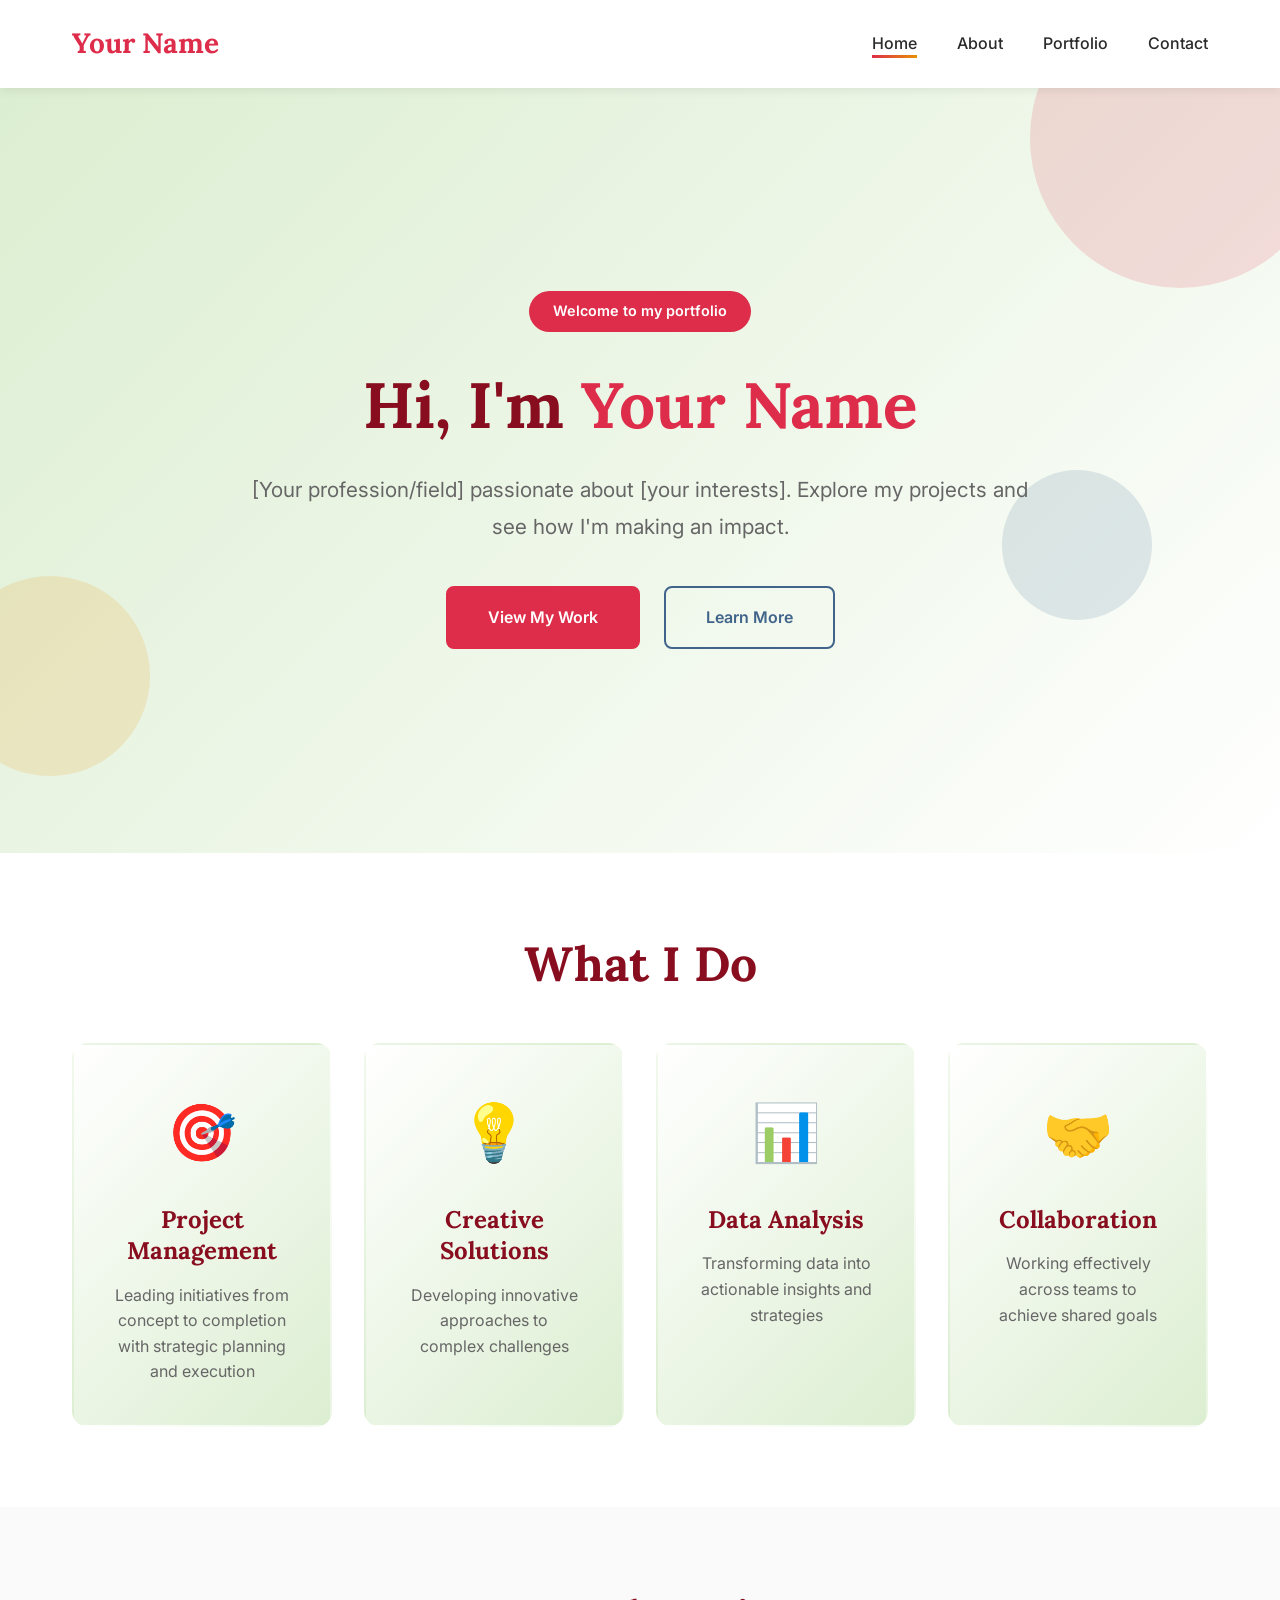
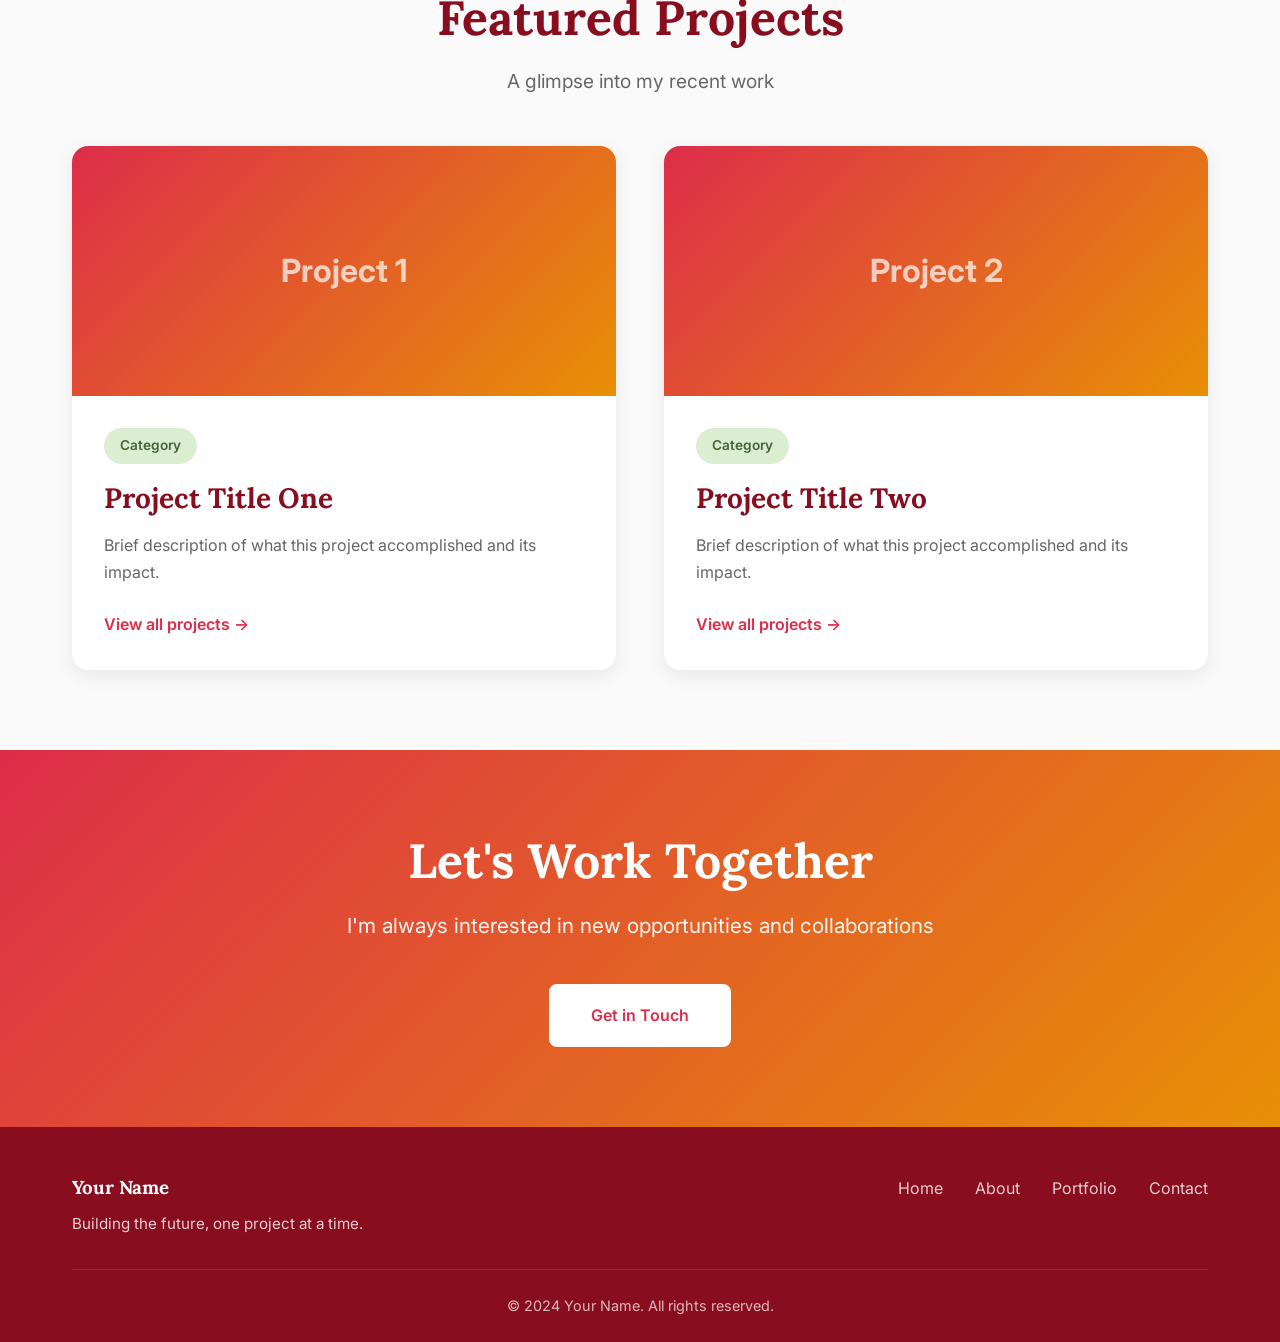
==== index.html @ af560753 "Initial commit" ====
<!DOCTYPE html>
<html lang="en">
<head>
    <meta charset="UTF-8">
    <meta name="viewport" content="width=device-width, initial-scale=1.0">
    <title>Your Name - Portfolio</title>
    <link rel="stylesheet" href="styles.css">
    <!-- Google Fonts as fallbacks -->
    <link rel="preconnect" href="https://fonts.googleapis.com">
    <link rel="preconnect" href="https://fonts.gstatic.com" crossorigin>
    <link href="https://fonts.googleapis.com/css2?family=Lora:wght@400;600;700&family=Inter:wght@300;400;500;600;700&display=swap" rel="stylesheet">
</head>
<body>
    <!-- Navigation -->
    <nav class="navbar">
        <div class="nav-container">
            <a href="index.html" class="logo">Your Name</a>
            <ul class="nav-menu">
                <li><a href="index.html" class="active">Home</a></li>
                <li><a href="about.html">About</a></li>
                <li><a href="portfolio.html">Portfolio</a></li>
                <li><a href="contact.html">Contact</a></li>
            </ul>
        </div>
    </nav>

    <!-- Hero Section -->
    <section class="hero">
        <div class="hero-content">
            <div class="hero-badge">Welcome to my portfolio</div>
            <h1 class="hero-title">Hi, I'm <span class="highlight">Your Name</span></h1>
            <p class="hero-description">
                [Your profession/field] passionate about [your interests]. 
                Explore my projects and see how I'm making an impact.
            </p>
            <div class="hero-buttons">
                <a href="portfolio.html" class="btn btn-primary">View My Work</a>
                <a href="about.html" class="btn btn-secondary">Learn More</a>
            </div>
        </div>
        <div class="hero-decoration">
            <div class="decoration-circle circle-1"></div>
            <div class="decoration-circle circle-2"></div>
            <div class="decoration-circle circle-3"></div>
        </div>
    </section>

    <!-- Quick Highlights Section -->
    <section class="highlights">
        <div class="container">
            <h2 class="section-title">What I Do</h2>
            <div class="highlights-grid">
                <div class="highlight-card card-1">
                    <div class="card-icon">🎯</div>
                    <h3>Project Management</h3>
                    <p>Leading initiatives from concept to completion with strategic planning and execution</p>
                </div>
                <div class="highlight-card card-2">
                    <div class="card-icon">💡</div>
                    <h3>Creative Solutions</h3>
                    <p>Developing innovative approaches to complex challenges</p>
                </div>
                <div class="highlight-card card-3">
                    <div class="card-icon">📊</div>
                    <h3>Data Analysis</h3>
                    <p>Transforming data into actionable insights and strategies</p>
                </div>
                <div class="highlight-card card-4">
                    <div class="card-icon">🤝</div>
                    <h3>Collaboration</h3>
                    <p>Working effectively across teams to achieve shared goals</p>
                </div>
            </div>
        </div>
    </section>

    <!-- Featured Projects Preview -->
    <section class="featured-projects">
        <div class="container">
            <h2 class="section-title">Featured Projects</h2>
            <p class="section-subtitle">A glimpse into my recent work</p>
            
            <div class="projects-preview">
                <article class="project-preview">
                    <div class="project-preview-image">
                        <div class="preview-placeholder">Project 1</div>
                    </div>
                    <div class="project-preview-content">
                        <span class="project-category">Category</span>
                        <h3>Project Title One</h3>
                        <p>Brief description of what this project accomplished and its impact.</p>
                        <a href="portfolio.html" class="link-arrow">View all projects →</a>
                    </div>
                </article>

                <article class="project-preview">
                    <div class="project-preview-image">
                        <div class="preview-placeholder">Project 2</div>
                    </div>
                    <div class="project-preview-content">
                        <span class="project-category">Category</span>
                        <h3>Project Title Two</h3>
                        <p>Brief description of what this project accomplished and its impact.</p>
                        <a href="portfolio.html" class="link-arrow">View all projects →</a>
                    </div>
                </article>
            </div>
        </div>
    </section>

    <!-- Call to Action -->
    <section class="cta-section">
        <div class="container">
            <div class="cta-content">
                <h2>Let's Work Together</h2>
                <p>I'm always interested in new opportunities and collaborations</p>
                <a href="contact.html" class="btn btn-light">Get in Touch</a>
            </div>
        </div>
    </section>

    <!-- Footer -->
    <footer class="footer">
        <div class="container">
            <div class="footer-content">
                <div class="footer-left">
                    <h3>Your Name</h3>
                    <p>Building the future, one project at a time.</p>
                </div>
                <div class="footer-links">
                    <a href="index.html">Home</a>
                    <a href="about.html">About</a>
                    <a href="portfolio.html">Portfolio</a>
                    <a href="contact.html">Contact</a>
                </div>
            </div>
            <div class="footer-bottom">
                <p>&copy; 2024 Your Name. All rights reserved.</p>
            </div>
        </div>
    </footer>
</body>
</html>
---- styles.css ----
/* ===========================
   COLOR PALETTE & VARIABLES
   =========================== */

:root {
    /* Color Palette */
    --raspberry: #dd2d4a;
    --carrot-orange: #e89005;
    --baltic-blue: #41658a;
    --crushed-berry: #880d1e;
    --frosted-mint: #dceed1;
    --golden-apricot: #df9a57;
    --hunter-green: #436436;
    
    /* Functional Colors */
    --primary: var(--raspberry);
    --secondary: var(--baltic-blue);
    --accent: var(--carrot-orange);
    --dark: var(--crushed-berry);
    --light: var(--frosted-mint);
    --text-dark: #2a2a2a;
    --text-light: #666;
    --white: #ffffff;
    --background: #fafafa;
    
    /* Typography */
    --font-headline: 'Lora', serif;
    --font-body: 'Inter', sans-serif;
    
    /* Spacing */
    --container-width: 1200px;
    --section-spacing: 5rem;
}

/* ===========================
   RESET & BASE STYLES
   =========================== */

* {
    margin: 0;
    padding: 0;
    box-sizing: border-box;
}

html {
    scroll-behavior: smooth;
    font-size: 16px;
}

body {
    font-family: var(--font-body);
    color: var(--text-dark);
    background-color: var(--background);
    line-height: 1.7;
}

h1, h2, h3, h4, h5, h6 {
    font-family: var(--font-headline);
    color: var(--dark);
    line-height: 1.3;
    font-weight: 700;
}

a {
    text-decoration: none;
    color: inherit;
    transition: all 0.3s ease;
}

img {
    max-width: 100%;
    height: auto;
}

.container {
    max-width: var(--container-width);
    margin: 0 auto;
    padding: 0 2rem;
}

/* ===========================
   NAVIGATION
   =========================== */

.navbar {
    background-color: var(--white);
    padding: 1.25rem 0;
    box-shadow: 0 2px 10px rgba(0,0,0,0.08);
    position: sticky;
    top: 0;
    z-index: 1000;
}

.nav-container {
    max-width: var(--container-width);
    margin: 0 auto;
    padding: 0 2rem;
    display: flex;
    justify-content: space-between;
    align-items: center;
}

.logo {
    font-family: var(--font-headline);
    font-size: 1.75rem;
    font-weight: 700;
    color: var(--primary);
}

.logo:hover {
    color: var(--accent);
}

.nav-menu {
    display: flex;
    list-style: none;
    gap: 2.5rem;
}

.nav-menu a {
    font-weight: 500;
    color: var(--text-dark);
    position: relative;
}

.nav-menu a::after {
    content: '';
    position: absolute;
    bottom: -5px;
    left: 0;
    width: 0;
    height: 3px;
    background: linear-gradient(90deg, var(--primary), var(--accent));
    transition: width 0.3s;
}

.nav-menu a:hover::after,
.nav-menu a.active::after {
    width: 100%;
}

.back-link {
    color: var(--secondary);
    font-weight: 500;
}

.back-link:hover {
    color: var(--primary);
}

/* ===========================
   HERO SECTION
   =========================== */

.hero {
    min-height: 85vh;
    display: flex;
    align-items: center;
    justify-content: center;
    position: relative;
    overflow: hidden;
    background: linear-gradient(135deg, var(--frosted-mint) 0%, var(--white) 100%);
    padding: 4rem 2rem;
}

.hero-content {
    text-align: center;
    max-width: 800px;
    z-index: 10;
}

.hero-badge {
    display: inline-block;
    background-color: var(--primary);
    color: var(--white);
    padding: 0.5rem 1.5rem;
    border-radius: 50px;
    font-size: 0.9rem;
    font-weight: 600;
    margin-bottom: 2rem;
    animation: fadeInDown 0.8s ease;
}

.hero-title {
    font-size: 4rem;
    margin-bottom: 1.5rem;
    color: var(--dark);
    animation: fadeInUp 0.8s ease 0.2s backwards;
}

.hero-title .highlight {
    color: var(--primary);
    position: relative;
}

.hero-description {
    font-size: 1.3rem;
    color: var(--text-light);
    margin-bottom: 2.5rem;
    line-height: 1.8;
    animation: fadeInUp 0.8s ease 0.4s backwards;
}

.hero-buttons {
    display: flex;
    gap: 1.5rem;
    justify-content: center;
    flex-wrap: wrap;
    animation: fadeInUp 0.8s ease 0.6s backwards;
}

/* Hero Decorations */
.hero-decoration {
    position: absolute;
    width: 100%;
    height: 100%;
    top: 0;
    left: 0;
    pointer-events: none;
    overflow: hidden;
}

.decoration-circle {
    position: absolute;
    border-radius: 50%;
    opacity: 0.15;
}

.circle-1 {
    width: 300px;
    height: 300px;
    background: var(--primary);
    top: -100px;
    right: -50px;
}

.circle-2 {
    width: 200px;
    height: 200px;
    background: var(--accent);
    bottom: 10%;
    left: -50px;
}

.circle-3 {
    width: 150px;
    height: 150px;
    background: var(--secondary);
    top: 50%;
    right: 10%;
}

/* ===========================
   BUTTONS
   =========================== */

.btn {
    display: inline-block;
    padding: 1rem 2.5rem;
    font-weight: 600;
    border-radius: 8px;
    transition: all 0.3s ease;
    cursor: pointer;
    border: 2px solid transparent;
    font-family: var(--font-body);
}

.btn-primary {
    background-color: var(--primary);
    color: var(--white);
    border-color: var(--primary);
}

.btn-primary:hover {
    background-color: var(--crushed-berry);
    border-color: var(--crushed-berry);
    transform: translateY(-2px);
    box-shadow: 0 5px 15px rgba(221, 45, 74, 0.3);
}

.btn-secondary {
    background-color: transparent;
    color: var(--secondary);
    border-color: var(--secondary);
}

.btn-secondary:hover {
    background-color: var(--secondary);
    color: var(--white);
}

.btn-light {
    background-color: var(--white);
    color: var(--primary);
    border-color: var(--white);
}

.btn-light:hover {
    background-color: transparent;
    border-color: var(--white);
    color: var(--white);
}

.btn-small {
    padding: 0.6rem 1.5rem;
    font-size: 0.95rem;
}

.btn-full {
    width: 100%;
}

/* ===========================
   SECTION STYLES
   =========================== */

section {
    padding: var(--section-spacing) 0;
}

.section-title {
    font-size: 3rem;
    text-align: center;
    margin-bottom: 1rem;
    color: var(--dark);
}

.section-subtitle {
    text-align: center;
    font-size: 1.2rem;
    color: var(--text-light);
    margin-bottom: 3rem;
}

.section-description {
    text-align: center;
    font-size: 1.15rem;
    color: var(--text-light);
    max-width: 700px;
    margin: 0 auto 3rem;
}

/* ===========================
   HIGHLIGHTS SECTION
   =========================== */

.highlights {
    background-color: var(--white);
}

.highlights-grid {
    display: grid;
    grid-template-columns: repeat(auto-fit, minmax(260px, 1fr));
    gap: 2rem;
    margin-top: 3rem;
}

.highlight-card {
    background: linear-gradient(135deg, var(--white) 0%, var(--frosted-mint) 100%);
    padding: 2.5rem;
    border-radius: 16px;
    text-align: center;
    transition: all 0.3s ease;
    border: 2px solid transparent;
}

.highlight-card:hover {
    transform: translateY(-10px);
    box-shadow: 0 15px 35px rgba(0,0,0,0.1);
}

.card-1:hover { border-color: var(--primary); }
.card-2:hover { border-color: var(--accent); }
.card-3:hover { border-color: var(--secondary); }
.card-4:hover { border-color: var(--hunter-green); }

.card-icon {
    font-size: 3.5rem;
    margin-bottom: 1.5rem;
}

.highlight-card h3 {
    font-size: 1.5rem;
    margin-bottom: 1rem;
    color: var(--dark);
}

.highlight-card p {
    color: var(--text-light);
    line-height: 1.6;
}

/* ===========================
   FEATURED PROJECTS PREVIEW
   =========================== */

.featured-projects {
    background-color: var(--background);
}

.projects-preview {
    display: grid;
    grid-template-columns: repeat(auto-fit, minmax(450px, 1fr));
    gap: 3rem;
    margin-top: 3rem;
}

.project-preview {
    background-color: var(--white);
    border-radius: 16px;
    overflow: hidden;
    box-shadow: 0 5px 20px rgba(0,0,0,0.08);
    transition: all 0.3s ease;
}

.project-preview:hover {
    transform: translateY(-8px);
    box-shadow: 0 15px 40px rgba(0,0,0,0.12);
}

.project-preview-image {
    height: 250px;
    background: linear-gradient(135deg, var(--primary), var(--accent));
    display: flex;
    align-items: center;
    justify-content: center;
}

.preview-placeholder {
    font-size: 2rem;
    color: var(--white);
    font-weight: 700;
    opacity: 0.7;
}

.project-preview-content {
    padding: 2rem;
}

.project-category {
    display: inline-block;
    background-color: var(--frosted-mint);
    color: var(--hunter-green);
    padding: 0.4rem 1rem;
    border-radius: 20px;
    font-size: 0.85rem;
    font-weight: 600;
    margin-bottom: 1rem;
}

.project-preview-content h3 {
    font-size: 1.75rem;
    margin-bottom: 1rem;
}

.project-preview-content p {
    color: var(--text-light);
    margin-bottom: 1.5rem;
}

.link-arrow {
    color: var(--primary);
    font-weight: 600;
}

.link-arrow:hover {
    color: var(--accent);
}

/* ===========================
   PAGE HEADER
   =========================== */

.page-header {
    background: linear-gradient(135deg, var(--primary) 0%, var(--crushed-berry) 100%);
    color: var(--white);
    padding: 5rem 2rem 4rem;
    text-align: center;
}

.page-title {
    font-size: 3.5rem;
    color: var(--white);
    margin-bottom: 1rem;
}

.page-description {
    font-size: 1.3rem;
    opacity: 0.95;
}

/* ===========================
   ABOUT PAGE
   =========================== */

.about-content {
    padding: 4rem 0;
}

.about-grid {
    display: grid;
    grid-template-columns: 1fr 2fr;
    gap: 4rem;
    align-items: start;
}

.about-visual {
    position: sticky;
    top: 100px;
}

.profile-placeholder {
    width: 100%;
    aspect-ratio: 1;
    background: linear-gradient(135deg, var(--frosted-mint), var(--white));
    border-radius: 16px;
    display: flex;
    align-items: center;
    justify-content: center;
    font-size: 1.2rem;
    color: var(--text-light);
    border: 3px solid var(--primary);
    margin-bottom: 2rem;
}

.about-stats {
    display: grid;
    grid-template-columns: 1fr 1fr;
    gap: 1rem;
}

.stat-box {
    background-color: var(--white);
    padding: 1.5rem;
    border-radius: 12px;
    text-align: center;
    box-shadow: 0 3px 15px rgba(0,0,0,0.08);
}

.stat-number {
    display: block;
    font-family: var(--font-headline);
    font-size: 2rem;
    font-weight: 700;
    color: var(--primary);
    margin-bottom: 0.5rem;
}

.stat-label {
    display: block;
    font-size: 0.9rem;
    color: var(--text-light);
}

.about-text h2 {
    font-size: 2.5rem;
    margin-bottom: 1.5rem;
}

.about-text .lead {
    font-size: 1.3rem;
    color: var(--secondary);
    font-weight: 500;
    margin-bottom: 1.5rem;
    line-height: 1.7;
}

.about-text p {
    margin-bottom: 1.5rem;
    font-size: 1.05rem;
    line-height: 1.8;
}

/* ===========================
   SKILLS SECTION
   =========================== */

.skills-section {
    background-color: var(--white);
}

.skills-categories {
    display: grid;
    grid-template-columns: repeat(auto-fit, minmax(300px, 1fr));
    gap: 3rem;
    margin-top: 3rem;
}

.skill-category h3 {
    font-size: 1.5rem;
    margin-bottom: 1.5rem;
    color: var(--primary);
}

.skill-tags {
    display: flex;
    flex-wrap: wrap;
    gap: 0.75rem;
}

.skill-tag {
    background-color: var(--frosted-mint);
    color: var(--hunter-green);
    padding: 0.6rem 1.2rem;
    border-radius: 25px;
    font-size: 0.95rem;
    font-weight: 500;
    transition: all 0.3s;
    border: 2px solid transparent;
}

.skill-tag:hover {
    background-color: var(--primary);
    color: var(--white);
    border-color: var(--primary);
}

/* ===========================
   TIMELINE
   =========================== */

.timeline-section {
    background-color: var(--background);
}

.timeline {
    max-width: 800px;
    margin: 3rem auto 0;
    position: relative;
}

.timeline::before {
    content: '';
    position: absolute;
    left: 30px;
    top: 0;
    bottom: 0;
    width: 3px;
    background: linear-gradient(180deg, var(--primary), var(--accent));
}

.timeline-item {
    position: relative;
    padding-left: 80px;
    margin-bottom: 3rem;
}

.timeline-dot {
    position: absolute;
    left: 18px;
    top: 0;
    width: 25px;
    height: 25px;
    background-color: var(--primary);
    border-radius: 50%;
    border: 4px solid var(--white);
    box-shadow: 0 0 0 3px var(--frosted-mint);
}

.timeline-content {
    background-color: var(--white);
    padding: 2rem;
    border-radius: 12px;
    box-shadow: 0 3px 15px rgba(0,0,0,0.08);
}

.timeline-date {
    display: inline-block;
    background-color: var(--frosted-mint);
    color: var(--hunter-green);
    padding: 0.4rem 1rem;
    border-radius: 20px;
    font-size: 0.85rem;
    font-weight: 600;
    margin-bottom: 1rem;
}

.timeline-content h3 {
    font-size: 1.4rem;
    margin-bottom: 0.75rem;
}

.timeline-content p {
    color: var(--text-light);
    line-height: 1.6;
}

/* ===========================
   PORTFOLIO PAGE
   =========================== */

.portfolio-section {
    background-color: var(--background);
}

.portfolio-grid {
    display: grid;
    grid-template-columns: repeat(auto-fit, minmax(450px, 1fr));
    gap: 2.5rem;
    margin-top: 3rem;
}

.portfolio-card {
    background-color: var(--white);
    border-radius: 16px;
    overflow: hidden;
    box-shadow: 0 5px 20px rgba(0,0,0,0.08);
    transition: all 0.3s ease;
}

.portfolio-card:hover {
    transform: translateY(-8px);
    box-shadow: 0 15px 40px rgba(0,0,0,0.15);
}

.portfolio-card.featured {
    border: 3px solid var(--primary);
}

.portfolio-image {
    height: 260px;
    background: linear-gradient(135deg, var(--secondary), var(--primary));
    display: flex;
    align-items: center;
    justify-content: center;
    position: relative;
}

.image-placeholder {
    font-size: 1.5rem;
    color: var(--white);
    font-weight: 600;
    opacity: 0.7;
}

.project-badge {
    position: absolute;
    top: 1rem;
    right: 1rem;
    background-color: var(--accent);
    color: var(--white);
    padding: 0.4rem 1rem;
    border-radius: 20px;
    font-size: 0.85rem;
    font-weight: 600;
}

.portfolio-content {
    padding: 2rem;
}

.project-meta {
    display: block;
    color: var(--text-light);
    font-size: 0.9rem;
    margin-bottom: 0.75rem;
    font-weight: 500;
}

.portfolio-content h3 {
    font-size: 1.75rem;
    margin-bottom: 1rem;
}

.portfolio-content p {
    color: var(--text-light);
    margin-bottom: 1.5rem;
    line-height: 1.7;
}

.project-tags {
    display: flex;
    flex-wrap: wrap;
    gap: 0.75rem;
    margin-bottom: 1.5rem;
}

.project-tags span {
    background-color: var(--frosted-mint);
    color: var(--hunter-green);
    padding: 0.4rem 1rem;
    border-radius: 20px;
    font-size: 0.85rem;
    font-weight: 500;
}

/* ===========================
   CONTACT PAGE
   =========================== */

.contact-section {
    background-color: var(--background);
}

.contact-grid {
    display: grid;
    grid-template-columns: 1fr 1.5fr;
    gap: 4rem;
    margin-top: 3rem;
}

.contact-info-panel,
.contact-form-panel {
    background-color: var(--white);
    padding: 3rem;
    border-radius: 16px;
    box-shadow: 0 5px 20px rgba(0,0,0,0.08);
}

.contact-info-panel h2,
.contact-form-panel h2 {
    font-size: 2rem;
    margin-bottom: 1rem;
}

.contact-info-panel p {
    color: var(--text-light);
    margin-bottom: 2rem;
    line-height: 1.7;
}

.contact-methods {
    display: flex;
    flex-direction: column;
    gap: 1.5rem;
    margin-bottom: 2rem;
}

.contact-item {
    display: flex;
    gap: 1.5rem;
    align-items: start;
}

.contact-icon {
    font-size: 2rem;
    flex-shrink: 0;
}

.contact-details h4 {
    font-size: 1.1rem;
    margin-bottom: 0.5rem;
}

.contact-details a {
    color: var(--primary);
}

.contact-details a:hover {
    color: var(--accent);
    text-decoration: underline;
}

.availability {
    background-color: var(--frosted-mint);
    padding: 1.5rem;
    border-radius: 12px;
    border-left: 4px solid var(--hunter-green);
}

.availability h4 {
    margin-bottom: 0.5rem;
}

.availability p {
    margin: 0;
    color: var(--hunter-green);
    font-weight: 500;
}

/* Contact Form */
.form-instruction {
    font-size: 0.9rem;
    color: var(--text-light);
    margin-bottom: 2rem;
    font-style: italic;
}

.form-group {
    margin-bottom: 1.5rem;
}

.form-group label {
    display: block;
    margin-bottom: 0.5rem;
    font-weight: 600;
    color: var(--dark);
}

.form-group input,
.form-group textarea {
    width: 100%;
    padding: 0.9rem;
    border: 2px solid #e0e0e0;
    border-radius: 8px;
    font-family: var(--font-body);
    font-size: 1rem;
    transition: border-color 0.3s;
}

.form-group input:focus,
.form-group textarea:focus {
    outline: none;
    border-color: var(--primary);
}

.form-group textarea {
    resize: vertical;
}

/* ===========================
   PROJECT REPORT PAGES
   =========================== */

.report-header {
    background: linear-gradient(135deg, var(--secondary) 0%, var(--primary) 100%);
    color: var(--white);
    padding: 5rem 2rem 3rem;
    text-align: center;
}

.report-category {
    display: inline-block;
    background-color: rgba(255,255,255,0.2);
    padding: 0.5rem 1.5rem;
    border-radius: 25px;
    font-size: 0.9rem;
    font-weight: 600;
    margin-bottom: 1.5rem;
}

.report-title {
    font-size: 3.5rem;
    color: var(--white);
    margin-bottom: 1rem;
}

.report-subtitle {
    font-size: 1.3rem;
    opacity: 0.95;
    margin-bottom: 2.5rem;
}

.report-meta {
    display: flex;
    justify-content: center;
    gap: 3rem;
    flex-wrap: wrap;
}

.meta-item {
    display: flex;
    flex-direction: column;
    align-items: center;
}

.meta-label {
    font-size: 0.9rem;
    opacity: 0.9;
    margin-bottom: 0.3rem;
}

.meta-value {
    font-size: 1.1rem;
    font-weight: 600;
}

/* Report Content Layout */
.report-content {
    background-color: var(--background);
    padding: 4rem 0;
}

.report-layout {
    display: grid;
    grid-template-columns: 2.5fr 1fr;
    gap: 3rem;
    align-items: start;
}

.report-main {
    background-color: var(--white);
    padding: 3rem;
    border-radius: 16px;
    box-shadow: 0 3px 20px rgba(0,0,0,0.08);
}

.report-section {
    margin-bottom: 3rem;
}

.report-section:last-child {
    margin-bottom: 0;
}

.section-heading {
    font-size: 2rem;
    color: var(--primary);
    margin-bottom: 1.5rem;
    padding-bottom: 0.75rem;
    border-bottom: 3px solid var(--frosted-mint);
}

.report-section h3 {
    font-size: 1.4rem;
    margin: 2rem 0 1rem;
    color: var(--secondary);
}

.report-section h4 {
    font-size: 1.1rem;
    margin: 1.5rem 0 0.75rem;
    color: var(--dark);
}

.report-section p {
    margin-bottom: 1rem;
    line-height: 1.8;
    color: var(--text-light);
}

.report-section ul,
.report-section ol {
    margin-left: 2rem;
    margin-bottom: 1.5rem;
}

.report-section li {
    margin-bottom: 0.75rem;
    line-height: 1.7;
    color: var(--text-light);
}

.objectives-list {
    list-style: none;
    margin-left: 0;
}

.objectives-list li {
    background-color: var(--frosted-mint);
    padding: 1rem 1.5rem;
    margin-bottom: 1rem;
    border-radius: 8px;
    border-left: 4px solid var(--primary);
}

/* Highlight Box */
.highlight-box {
    background: linear-gradient(135deg, var(--frosted-mint), var(--white));
    padding: 2rem;
    border-radius: 12px;
    border-left: 5px solid var(--accent);
    margin: 2rem 0;
}

.highlight-box h4 {
    color: var(--primary);
    margin-bottom: 1rem;
}

.highlight-box p {
    margin-bottom: 0;
}

/* Process Steps */
.process-steps {
    margin: 2rem 0;
}

.process-step {
    display: flex;
    gap: 1.5rem;
    margin-bottom: 2rem;
    align-items: start;
}

.step-number {
    background: linear-gradient(135deg, var(--primary), var(--accent));
    color: var(--white);
    width: 50px;
    height: 50px;
    border-radius: 50%;
    display: flex;
    align-items: center;
    justify-content: center;
    font-size: 1.5rem;
    font-weight: 700;
    flex-shrink: 0;
}

.step-content h4 {
    margin: 0 0 0.5rem 0;
}

.step-content p {
    margin: 0;
}

/* Results Grid */
.results-grid {
    display: grid;
    grid-template-columns: repeat(auto-fit, minmax(150px, 1fr));
    gap: 1.5rem;
    margin: 2rem 0;
}

.result-card {
    background: linear-gradient(135deg, var(--frosted-mint), var(--white));
    padding: 2rem;
    border-radius: 12px;
    text-align: center;
    border: 2px solid var(--primary);
}

.result-number {
    display: block;
    font-family: var(--font-headline);
    font-size: 2.5rem;
    font-weight: 700;
    color: var(--primary);
    margin-bottom: 0.5rem;
}

.result-label {
    display: block;
    font-size: 0.95rem;
    color: var(--text-light);
    font-weight: 500;
}

/* Report Sidebar */
.report-sidebar {
    position: sticky;
    top: 100px;
}

.sidebar-section {
    background-color: var(--white);
    padding: 2rem;
    border-radius: 12px;
    box-shadow: 0 3px 15px rgba(0,0,0,0.08);
    margin-bottom: 2rem;
}

.sidebar-section h3 {
    font-size: 1.3rem;
    margin-bottom: 1.5rem;
    color: var(--primary);
}

.details-list {
    display: flex;
    flex-direction: column;
    gap: 1rem;
}

.details-list dt {
    font-weight: 600;
    color: var(--dark);
    font-size: 0.9rem;
}

.details-list dd {
    color: var(--text-light);
    margin-left: 0;
    margin-bottom: 0.5rem;
}

.sidebar-tags {
    display: flex;
    flex-wrap: wrap;
    gap: 0.75rem;
}

.sidebar-tags span {
    background-color: var(--frosted-mint);
    color: var(--hunter-green);
    padding: 0.5rem 1rem;
    border-radius: 20px;
    font-size: 0.85rem;
    font-weight: 500;
}

.resource-list {
    list-style: none;
    padding: 0;
}

.resource-list li {
    margin-bottom: 0.75rem;
}

.resource-list a {
    color: var(--primary);
    font-weight: 500;
}

.resource-list a:hover {
    color: var(--accent);
    text-decoration: underline;
}

.sidebar-cta {
    background: linear-gradient(135deg, var(--primary), var(--accent));
    padding: 1.5rem;
    border-radius: 12px;
    text-align: center;
    color: var(--white);
}

.sidebar-cta p {
    margin-bottom: 1rem;
}

.sidebar-cta .btn-small {
    background-color: var(--white);
    color: var(--primary);
}

.sidebar-cta .btn-small:hover {
    background-color: var(--frosted-mint);
}

/* Project Navigation */
.project-navigation {
    background-color: var(--white);
    padding: 2rem 0;
    border-top: 1px solid #e0e0e0;
}

.nav-center {
    display: inline-block;
    color: var(--secondary);
    font-weight: 600;
    font-size: 1.1rem;
}

.nav-center:hover {
    color: var(--primary);
}

/* ===========================
   CTA SECTION
   =========================== */

.cta-section {
    background: linear-gradient(135deg, var(--primary) 0%, var(--accent) 100%);
    color: var(--white);
    text-align: center;
    padding: 5rem 2rem;
}

.cta-content h2 {
    font-size: 3rem;
    color: var(--white);
    margin-bottom: 1rem;
}

.cta-content p {
    font-size: 1.3rem;
    margin-bottom: 2.5rem;
    opacity: 0.95;
}

/* ===========================
   FOOTER
   =========================== */

.footer {
    background-color: var(--dark);
    color: var(--white);
    padding: 3rem 2rem 1.5rem;
}

.footer-content {
    display: flex;
    justify-content: space-between;
    align-items: start;
    margin-bottom: 2rem;
}

.footer-left h3 {
    color: var(--white);
    margin-bottom: 0.75rem;
}

.footer-left p {
    color: rgba(255,255,255,0.8);
    font-size: 0.95rem;
}

.footer-links {
    display: flex;
    gap: 2rem;
}

.footer-links a {
    color: rgba(255,255,255,0.8);
    transition: color 0.3s;
}

.footer-links a:hover {
    color: var(--accent);
}

.footer-bottom {
    border-top: 1px solid rgba(255,255,255,0.1);
    padding-top: 1.5rem;
    text-align: center;
}

.footer-bottom p {
    color: rgba(255,255,255,0.7);
    font-size: 0.9rem;
}

/* ===========================
   ANIMATIONS
   =========================== */

@keyframes fadeInUp {
    from {
        opacity: 0;
        transform: translateY(30px);
    }
    to {
        opacity: 1;
        transform: translateY(0);
    }
}

@keyframes fadeInDown {
    from {
        opacity: 0;
        transform: translateY(-20px);
    }
    to {
        opacity: 1;
        transform: translateY(0);
    }
}

/* ===========================
   RESPONSIVE DESIGN
   =========================== */

@media (max-width: 1024px) {
    .about-grid,
    .contact-grid,
    .report-layout {
        grid-template-columns: 1fr;
    }
    
    .about-visual,
    .report-sidebar {
        position: static;
    }
    
    .projects-preview,
    .portfolio-grid {
        grid-template-columns: 1fr;
    }
}

@media (max-width: 768px) {
    :root {
        --section-spacing: 3rem;
    }
    
    .nav-menu {
        gap: 1.5rem;
        font-size: 0.9rem;
    }
    
    .hero-title {
        font-size: 2.5rem;
    }
    
    .section-title,
    .page-title,
    .report-title {
        font-size: 2.5rem;
    }
    
    .cta-content h2 {
        font-size: 2rem;
    }
    
    .hero-buttons {
        flex-direction: column;
        width: 100%;
    }
    
    .btn {
        width: 100%;
    }
    
    .footer-content {
        flex-direction: column;
        gap: 2rem;
    }
    
    .footer-links {
        flex-direction: column;
        gap: 1rem;
    }
    
    .report-main {
        padding: 2rem 1.5rem;
    }
}

@media (max-width: 480px) {
    .hero {
        padding: 2rem 1rem;
    }
    
    .hero-title {
        font-size: 2rem;
    }
    
    .nav-menu {
        flex-wrap: wrap;
        justify-content: center;
    }
    
    .container {
        padding: 0 1.5rem;
    }
}
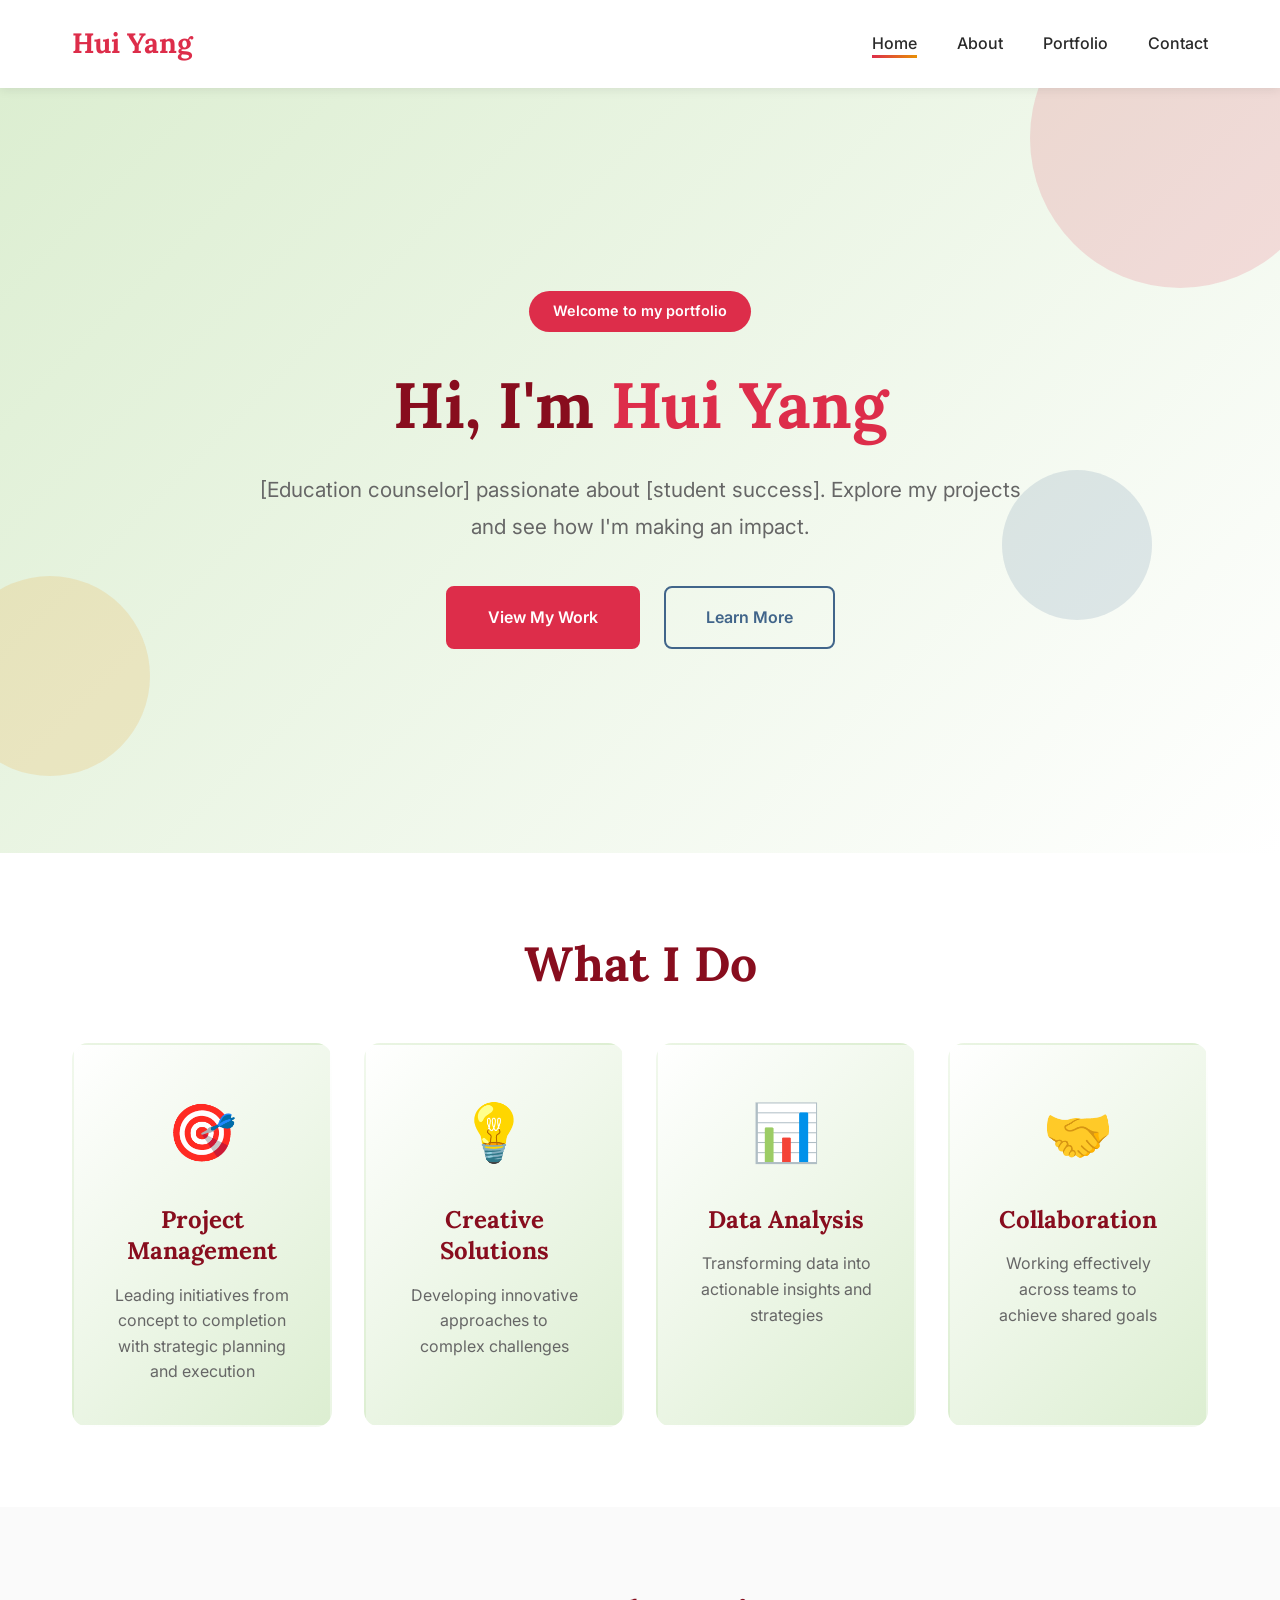
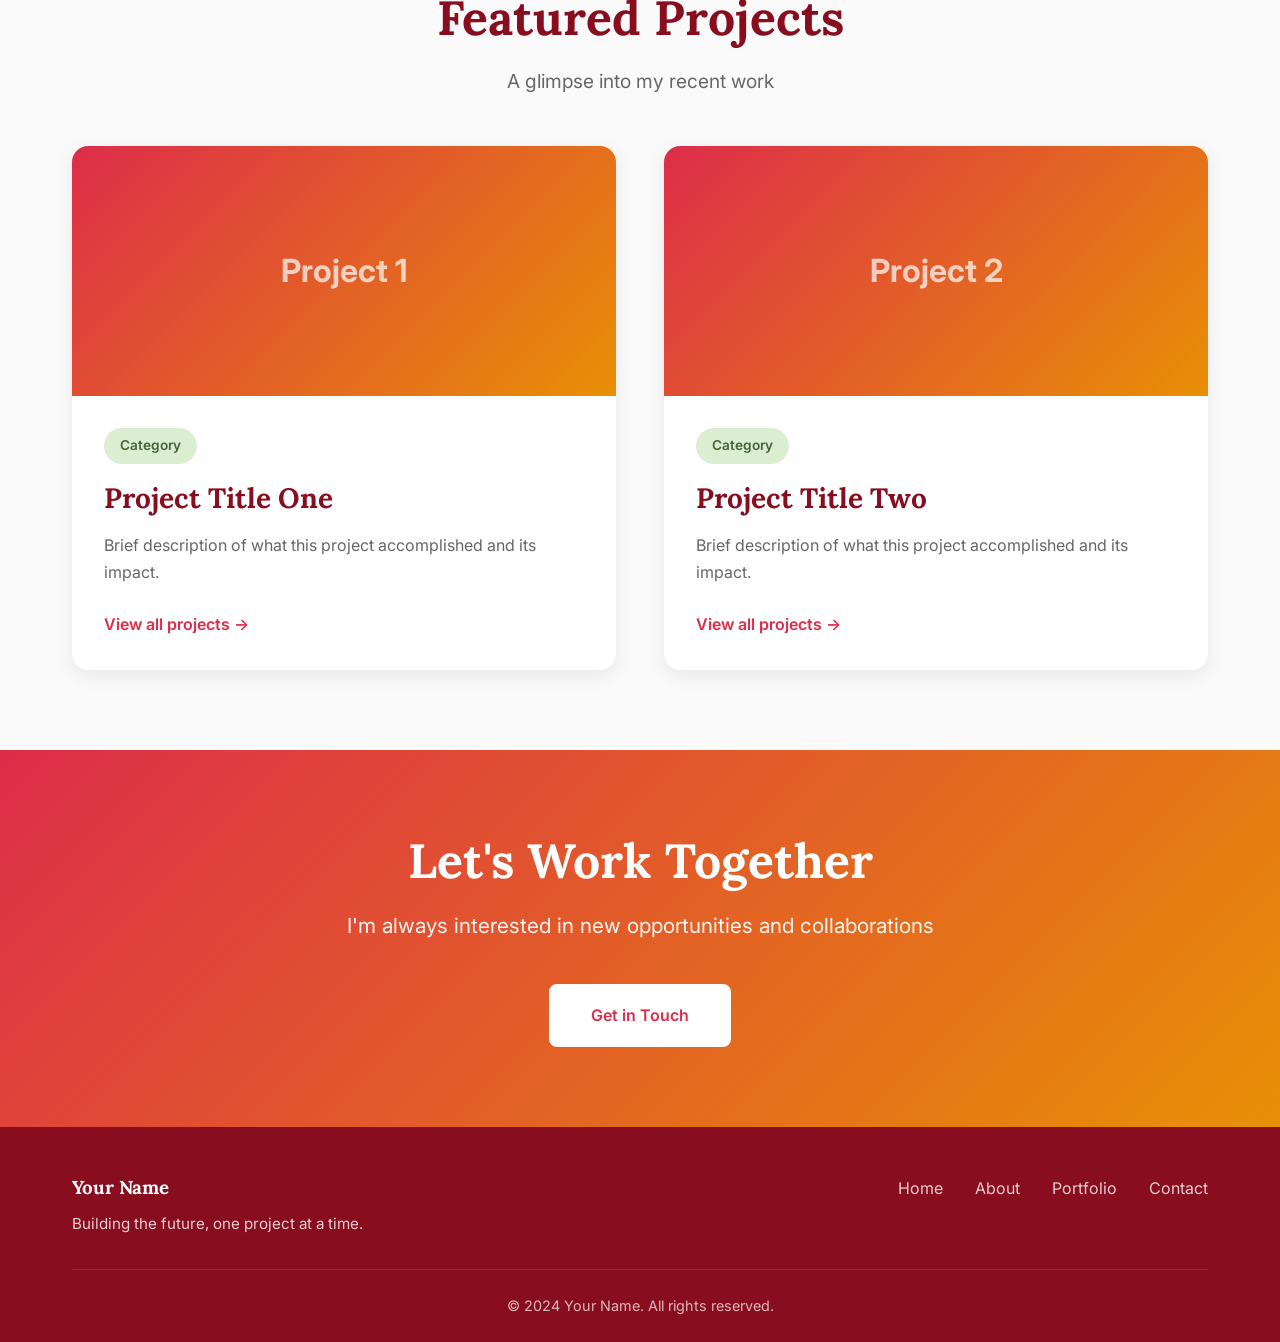
==== commit 2563e479: "Update index.html" ====
--- a/index.html
+++ b/index.html
@@ -3,7 +3,7 @@
 <head>
     <meta charset="UTF-8">
     <meta name="viewport" content="width=device-width, initial-scale=1.0">
-    <title>Your Name - Portfolio</title>
+    <title>Hui Yang - Portfolio</title>
     <link rel="stylesheet" href="styles.css">
     <!-- Google Fonts as fallbacks -->
     <link rel="preconnect" href="https://fonts.googleapis.com">
@@ -14,7 +14,7 @@
     <!-- Navigation -->
     <nav class="navbar">
         <div class="nav-container">
-            <a href="index.html" class="logo">Your Name</a>
+            <a href="index.html" class="logo">Hui Yang</a>
             <ul class="nav-menu">
                 <li><a href="index.html" class="active">Home</a></li>
                 <li><a href="about.html">About</a></li>
@@ -28,9 +28,9 @@
     <section class="hero">
         <div class="hero-content">
             <div class="hero-badge">Welcome to my portfolio</div>
-            <h1 class="hero-title">Hi, I'm <span class="highlight">Your Name</span></h1>
+            <h1 class="hero-title">Hi, I'm <span class="highlight">Hui Yang</span></h1>
             <p class="hero-description">
-                [Your profession/field] passionate about [your interests]. 
+                [Education counselor] passionate about [student success]. 
                 Explore my projects and see how I'm making an impact.
             </p>
             <div class="hero-buttons">
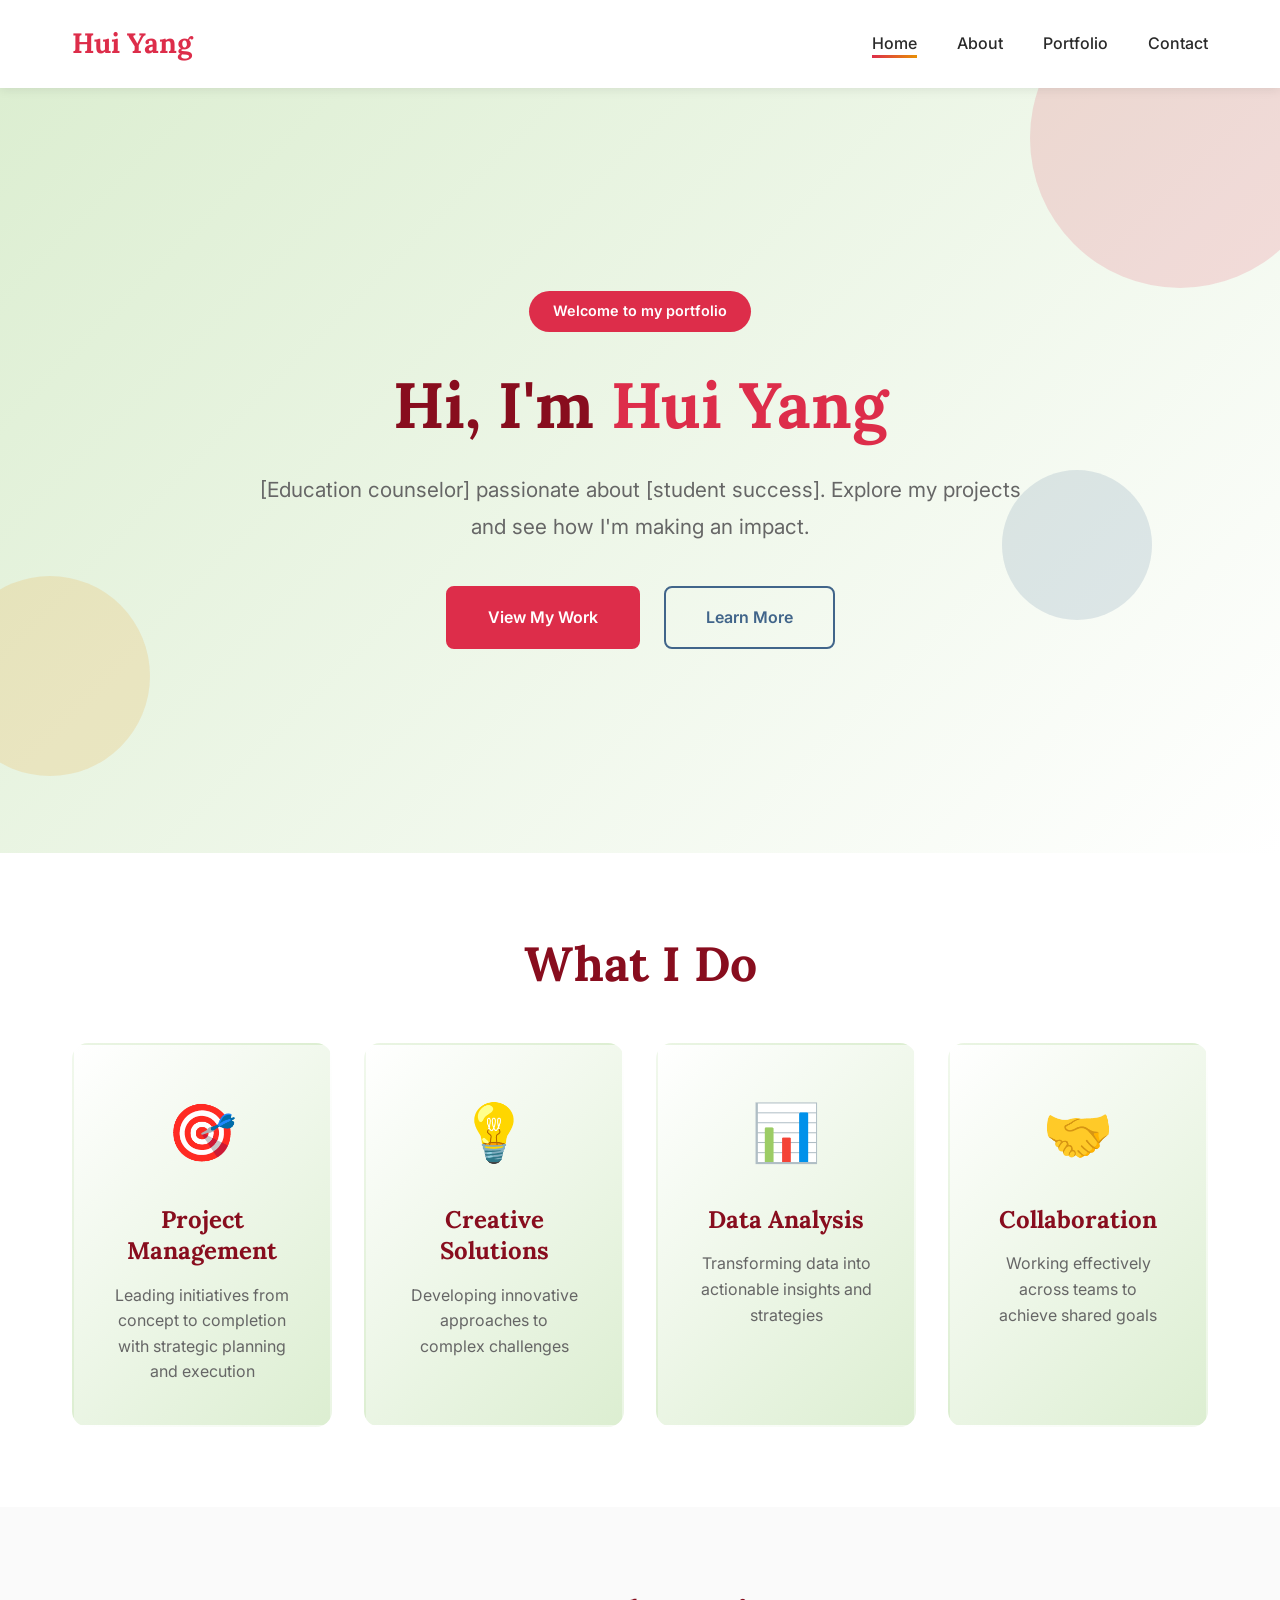
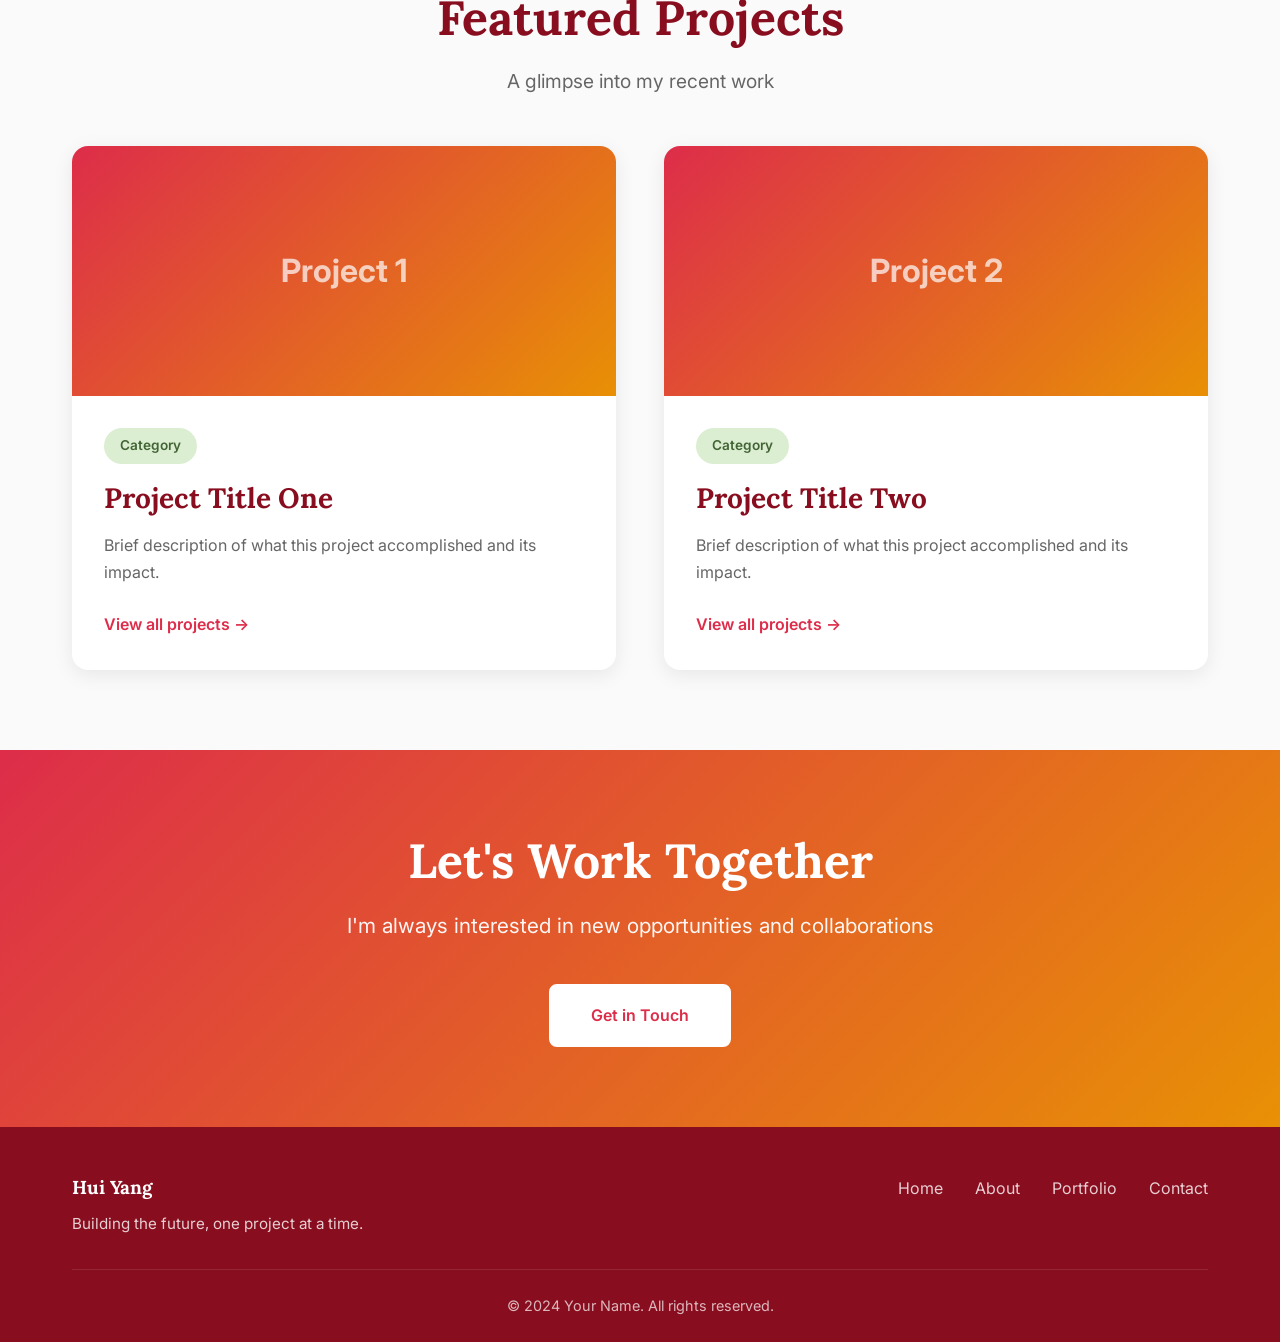
==== commit 8bad9932: "Update index.html" ====
--- a/index.html
+++ b/index.html
@@ -124,7 +124,7 @@
         <div class="container">
             <div class="footer-content">
                 <div class="footer-left">
-                    <h3>Your Name</h3>
+                    <h3>Hui Yang</h3>
                     <p>Building the future, one project at a time.</p>
                 </div>
                 <div class="footer-links">
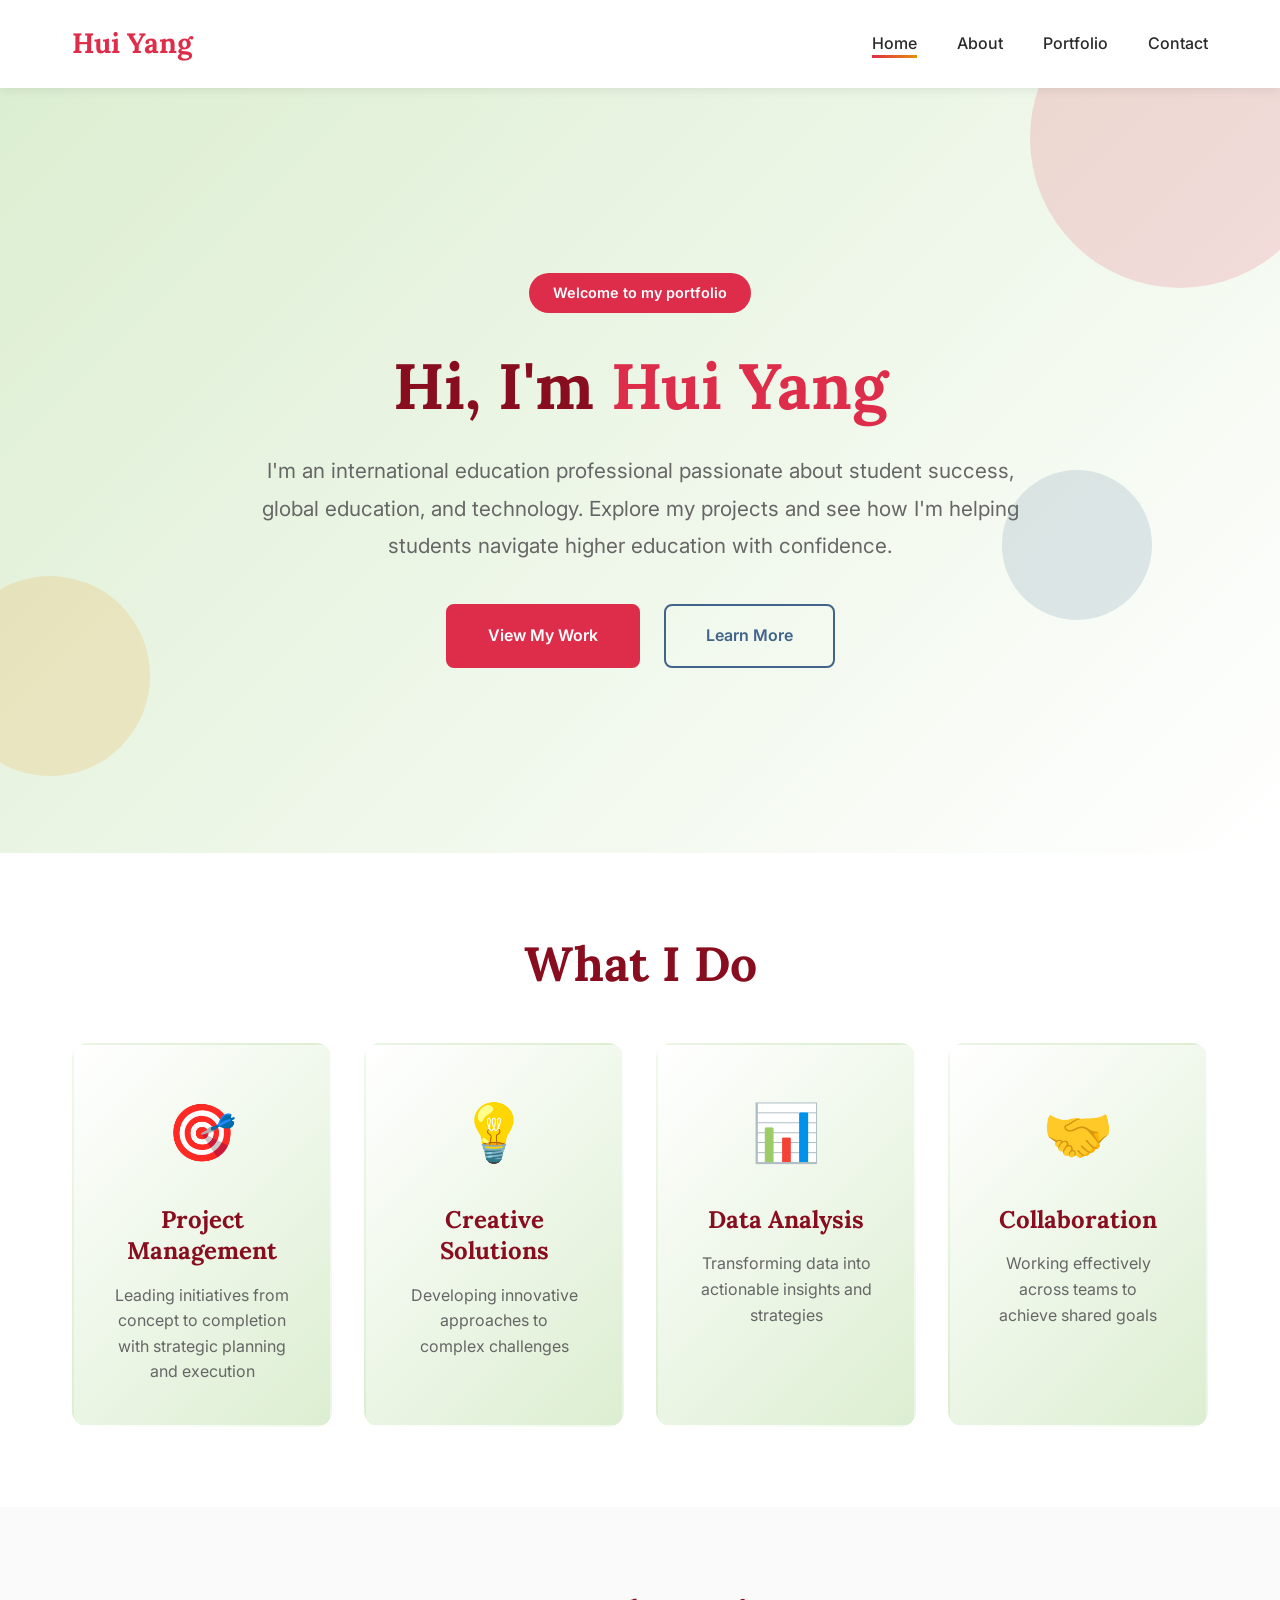
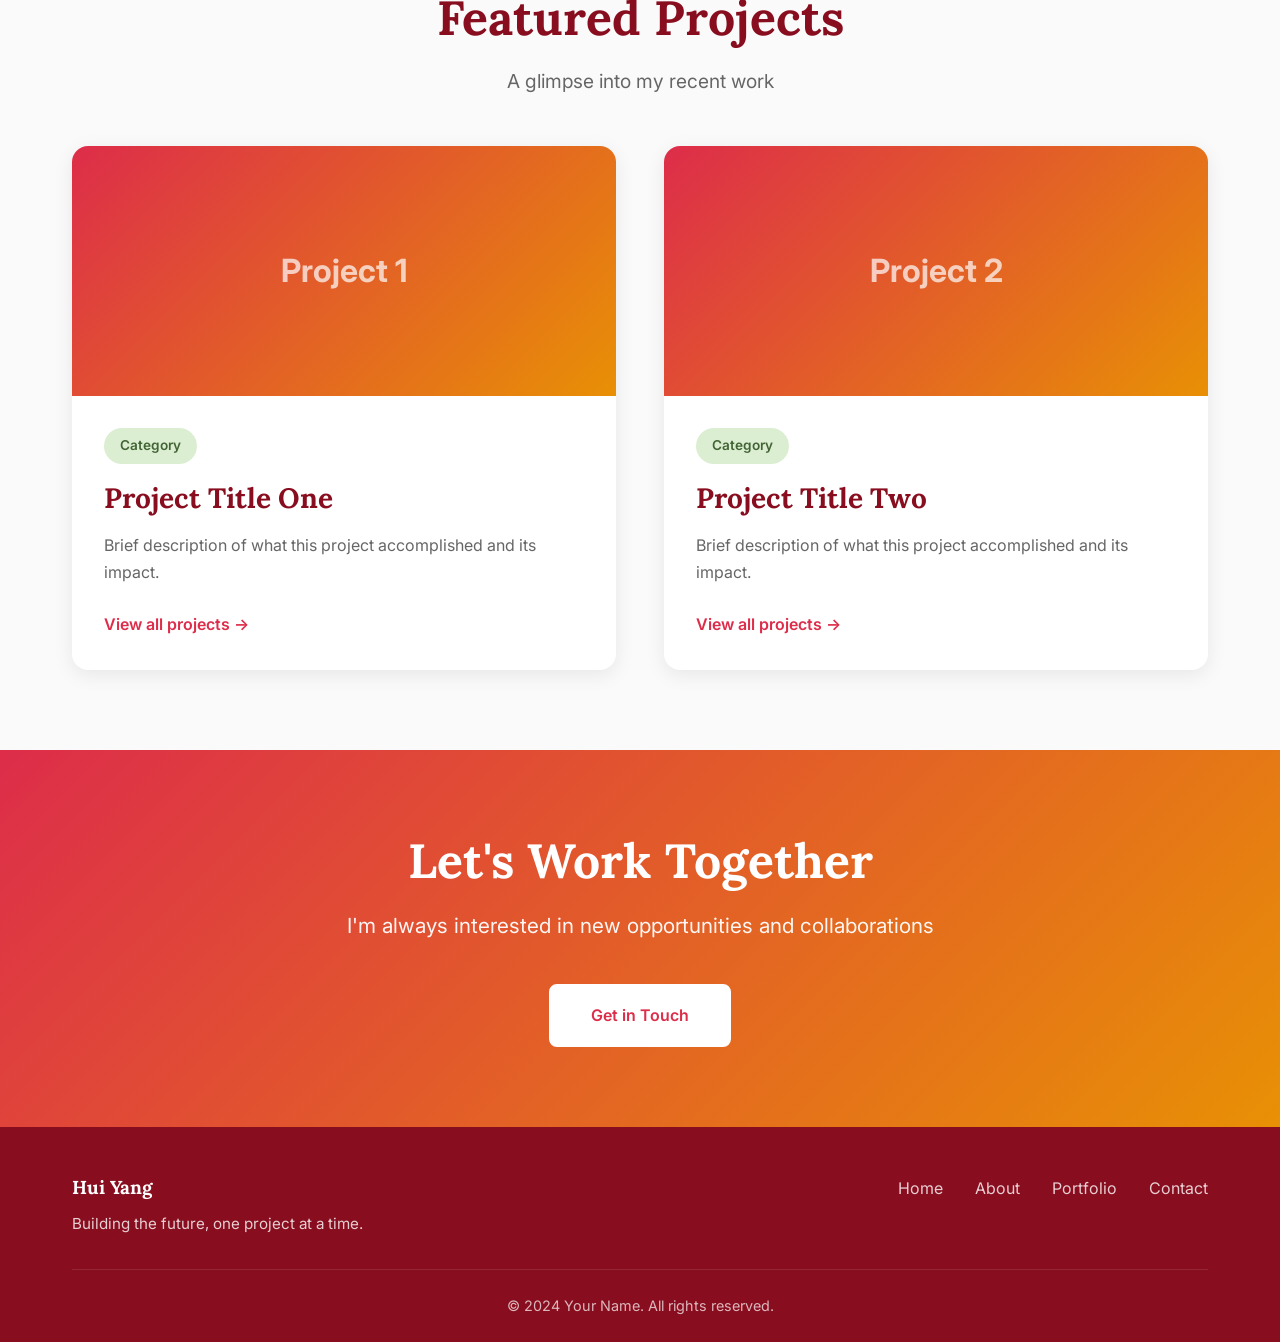
==== commit e558f65f: "Update index.html" ====
--- a/index.html
+++ b/index.html
@@ -30,8 +30,8 @@
             <div class="hero-badge">Welcome to my portfolio</div>
             <h1 class="hero-title">Hi, I'm <span class="highlight">Hui Yang</span></h1>
             <p class="hero-description">
-                [Education counselor] passionate about [student success]. 
-                Explore my projects and see how I'm making an impact.
+                I'm an international education professional passionate about student success, global education, and technology.
+                        Explore my projects and see how I'm helping students navigate higher education with confidence.
             </p>
             <div class="hero-buttons">
                 <a href="portfolio.html" class="btn btn-primary">View My Work</a>
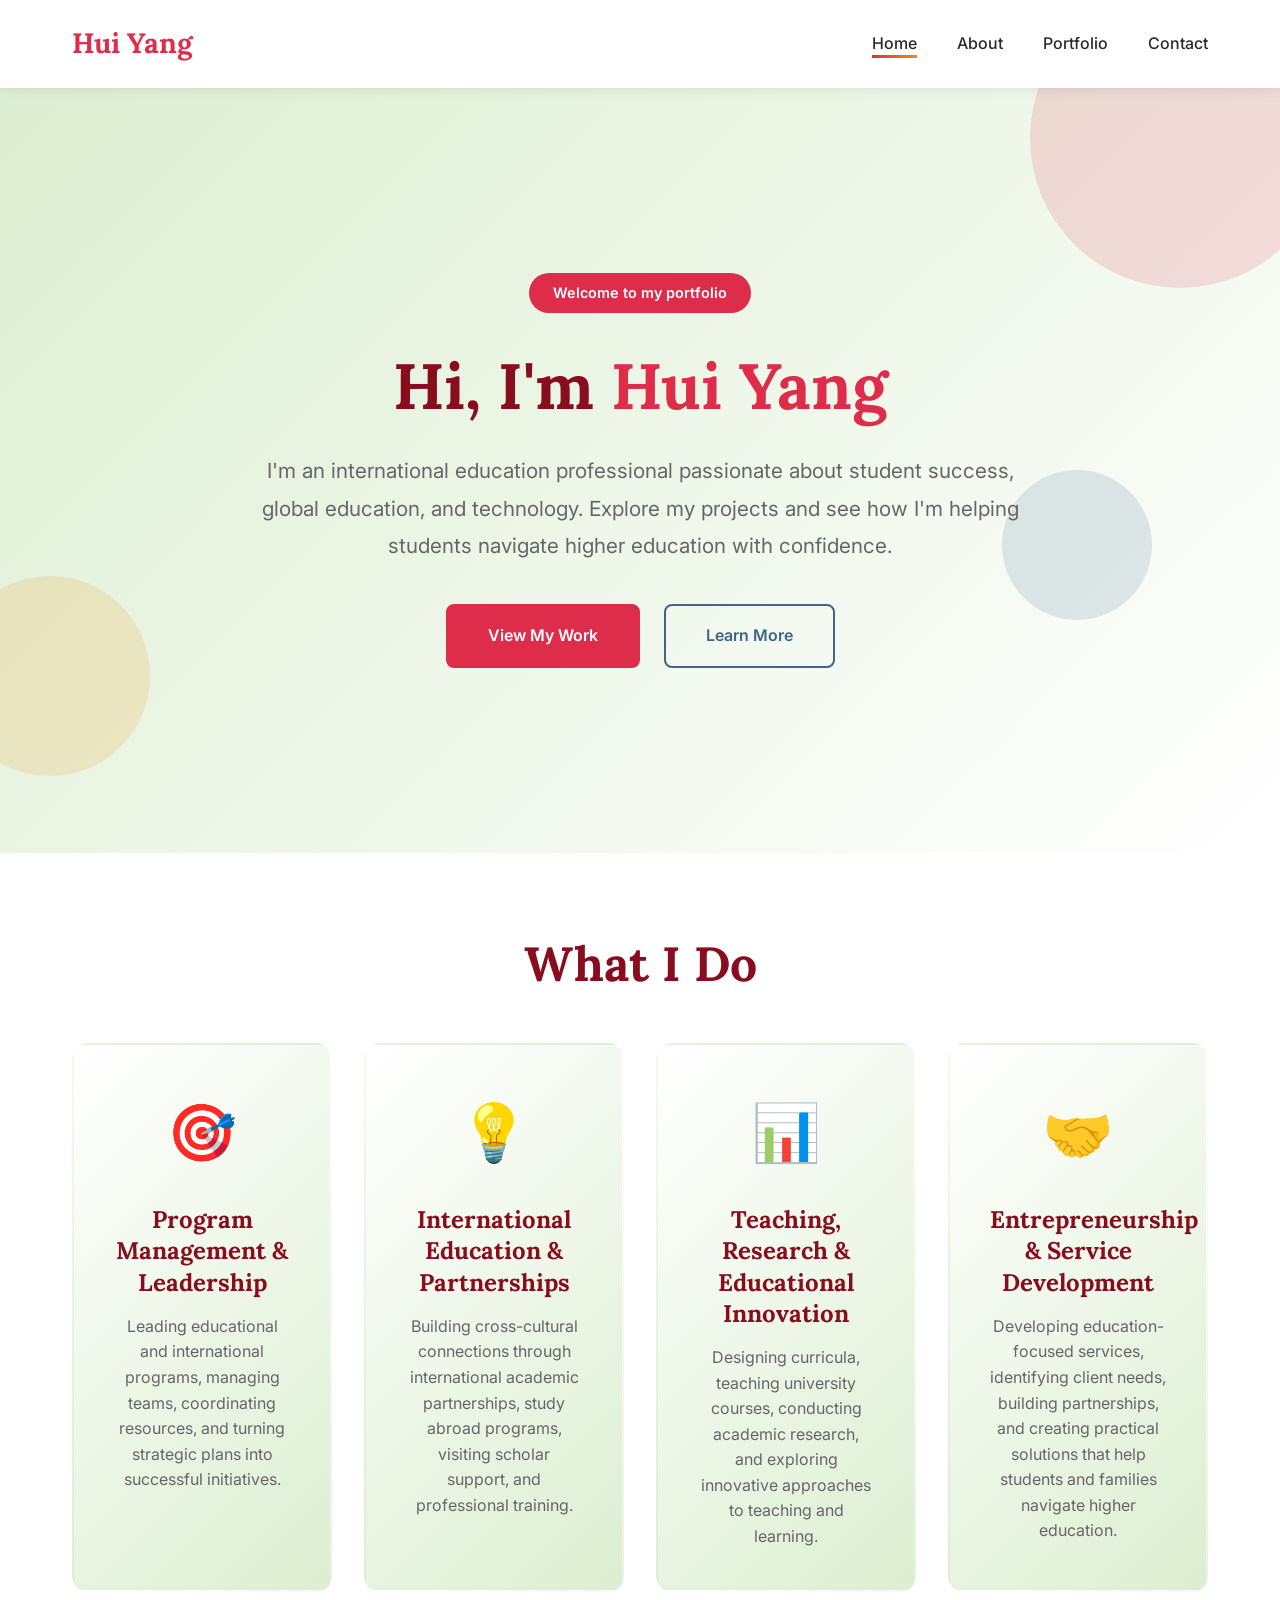
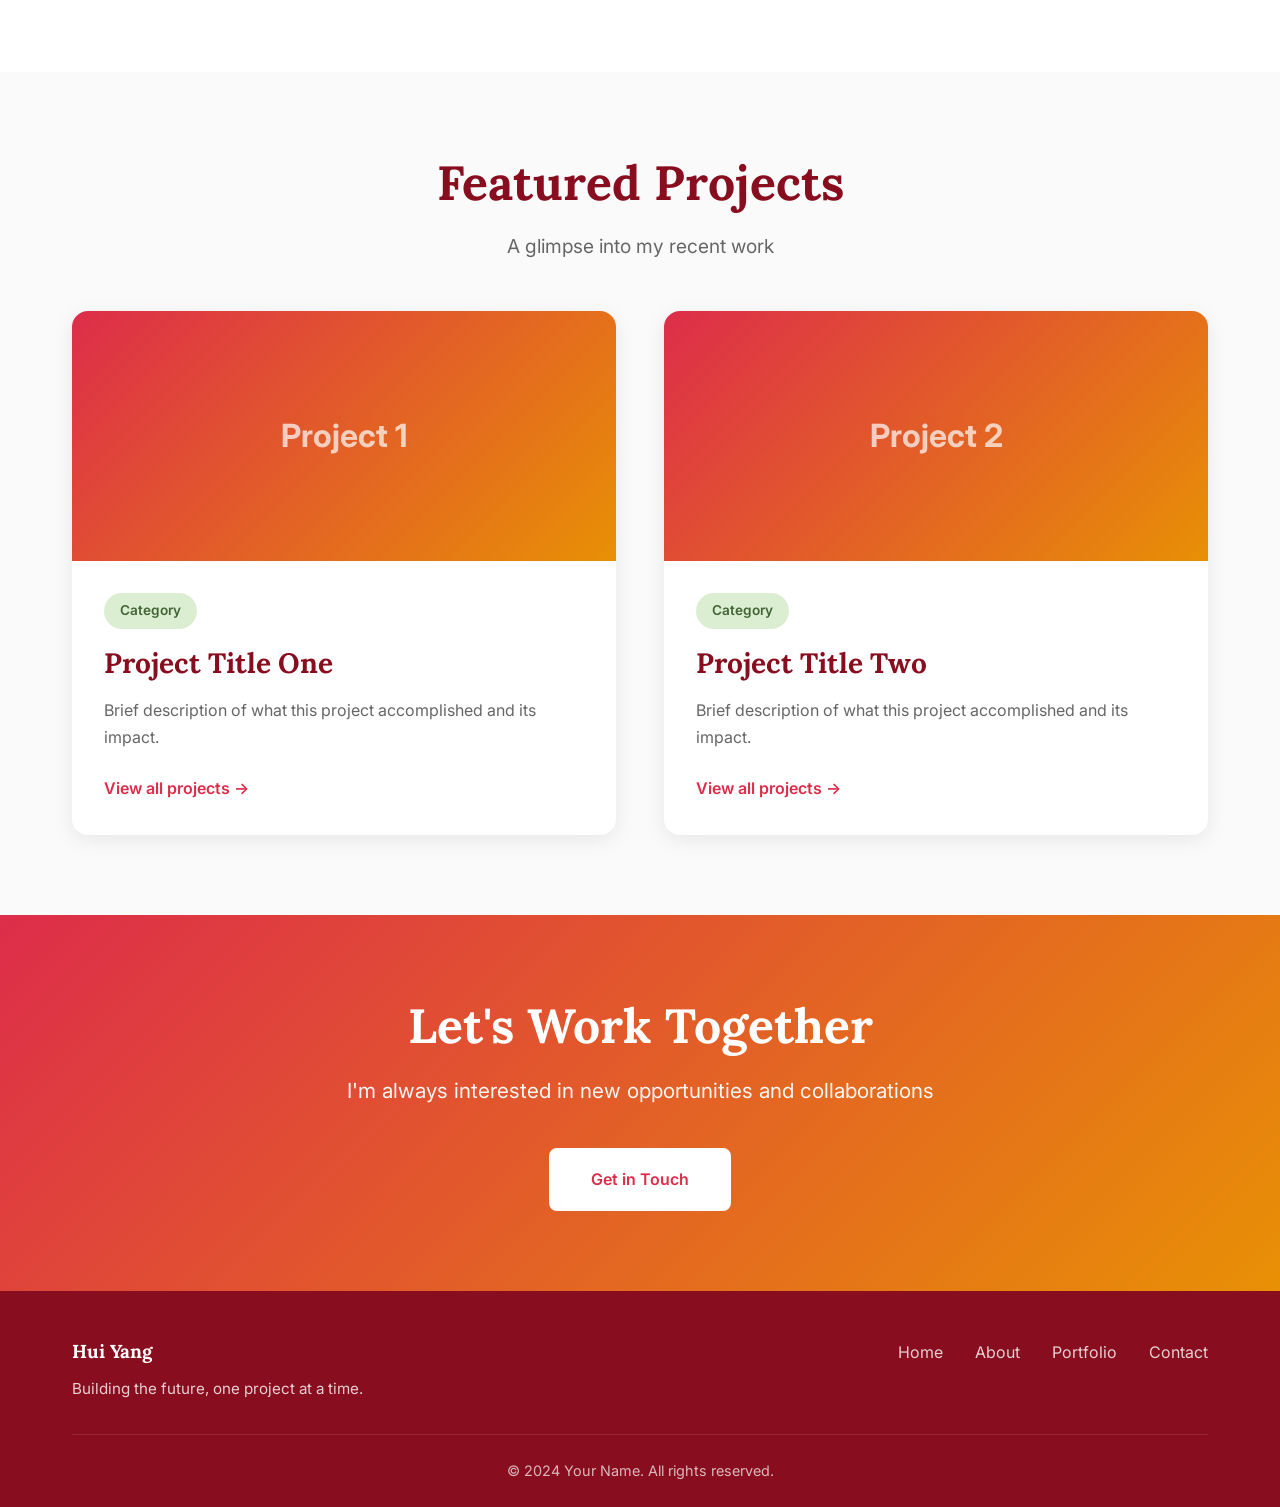
==== commit 45334cc7: "Update index.html" ====
--- a/index.html
+++ b/index.html
@@ -52,23 +52,23 @@
             <div class="highlights-grid">
                 <div class="highlight-card card-1">
                     <div class="card-icon">🎯</div>
-                    <h3>Project Management</h3>
-                    <p>Leading initiatives from concept to completion with strategic planning and execution</p>
+                    <h3>Program Management & Leadership</h3>
+                    <p>Leading educational and international programs, managing teams, coordinating resources, and turning strategic plans into successful initiatives.</p>
                 </div>
                 <div class="highlight-card card-2">
                     <div class="card-icon">💡</div>
-                    <h3>Creative Solutions</h3>
-                    <p>Developing innovative approaches to complex challenges</p>
+                    <h3>International Education & Partnerships</h3>
+                    <p>Building cross-cultural connections through international academic partnerships, study abroad programs, visiting scholar support, and professional training.</p>
                 </div>
                 <div class="highlight-card card-3">
                     <div class="card-icon">📊</div>
-                    <h3>Data Analysis</h3>
-                    <p>Transforming data into actionable insights and strategies</p>
+                    <h3>Teaching, Research & Educational Innovation</h3>
+                    <p>Designing curricula, teaching university courses, conducting academic research, and exploring innovative approaches to teaching and learning.</p>
                 </div>
                 <div class="highlight-card card-4">
                     <div class="card-icon">🤝</div>
-                    <h3>Collaboration</h3>
-                    <p>Working effectively across teams to achieve shared goals</p>
+                    <h3>Entrepreneurship & Service Development</h3>
+                    <p>Developing education-focused services, identifying client needs, building partnerships, and creating practical solutions that help students and families navigate higher education.</p>
                 </div>
             </div>
         </div>
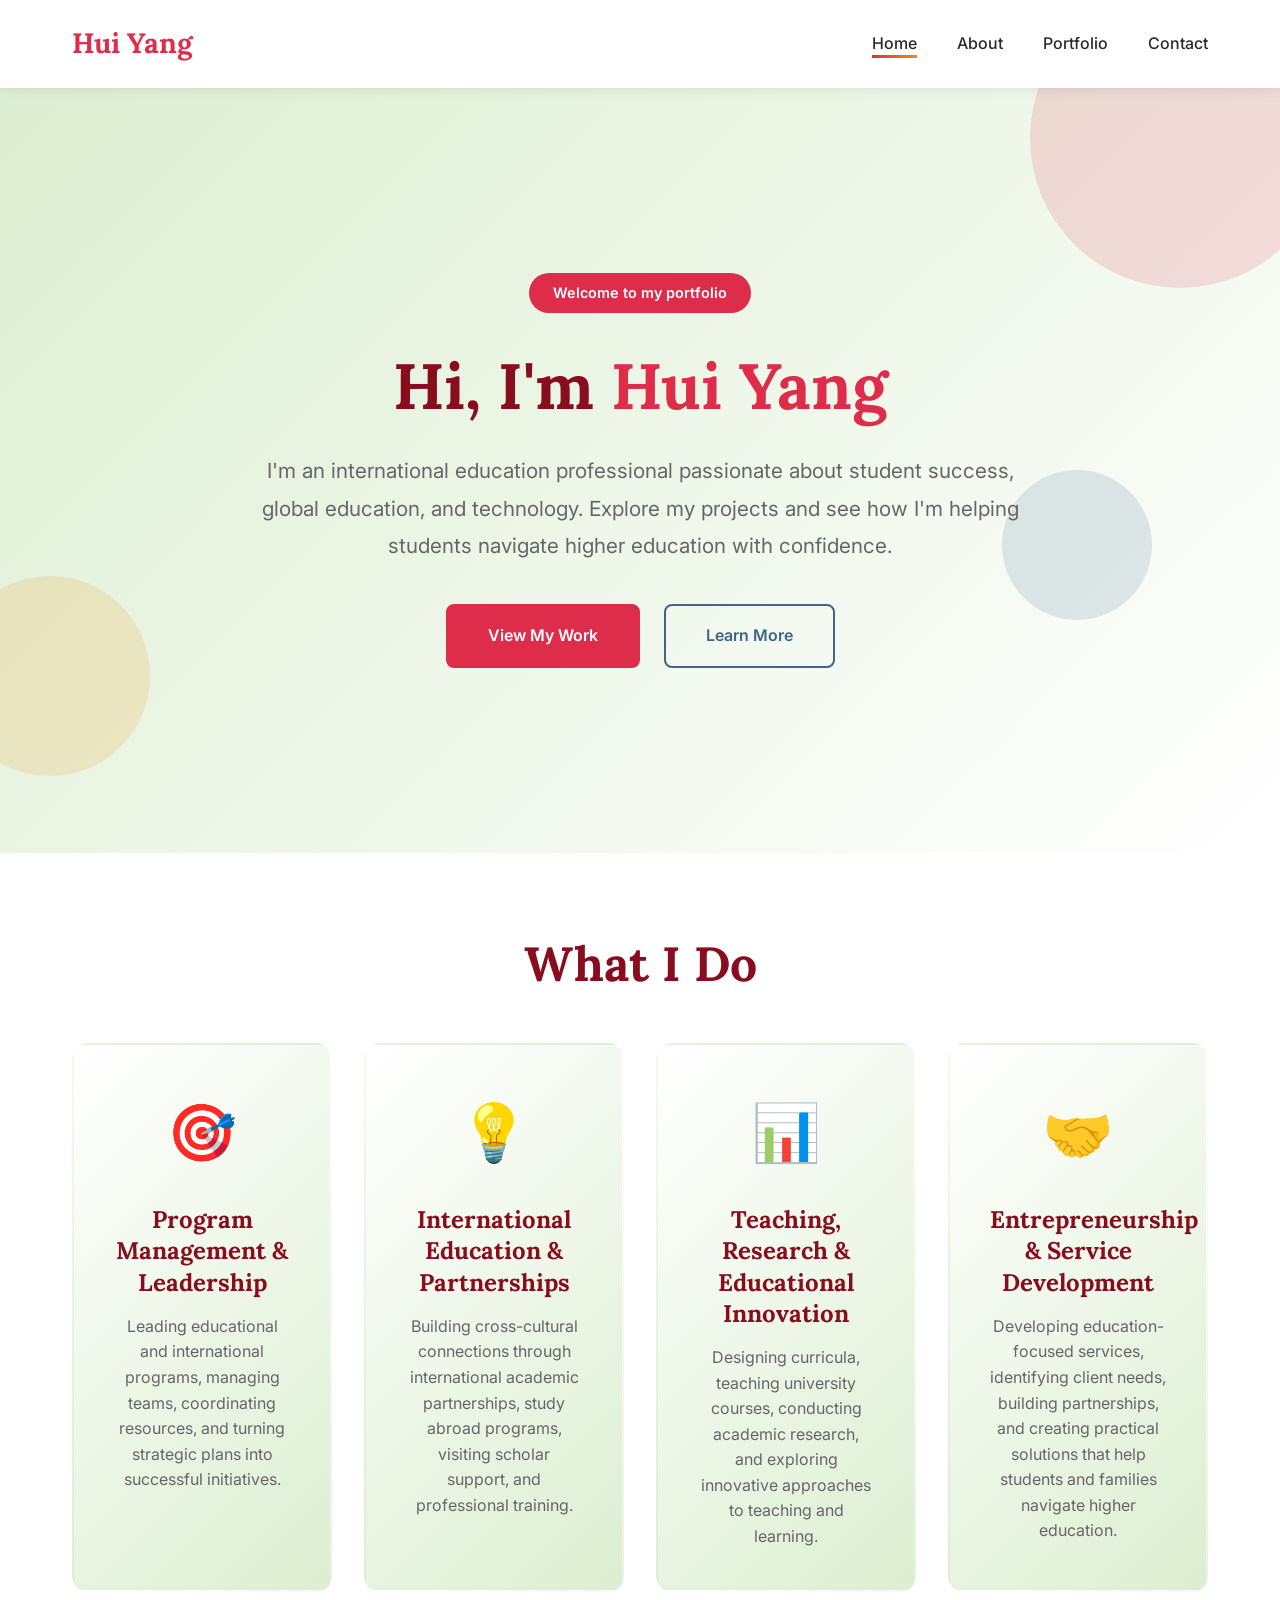
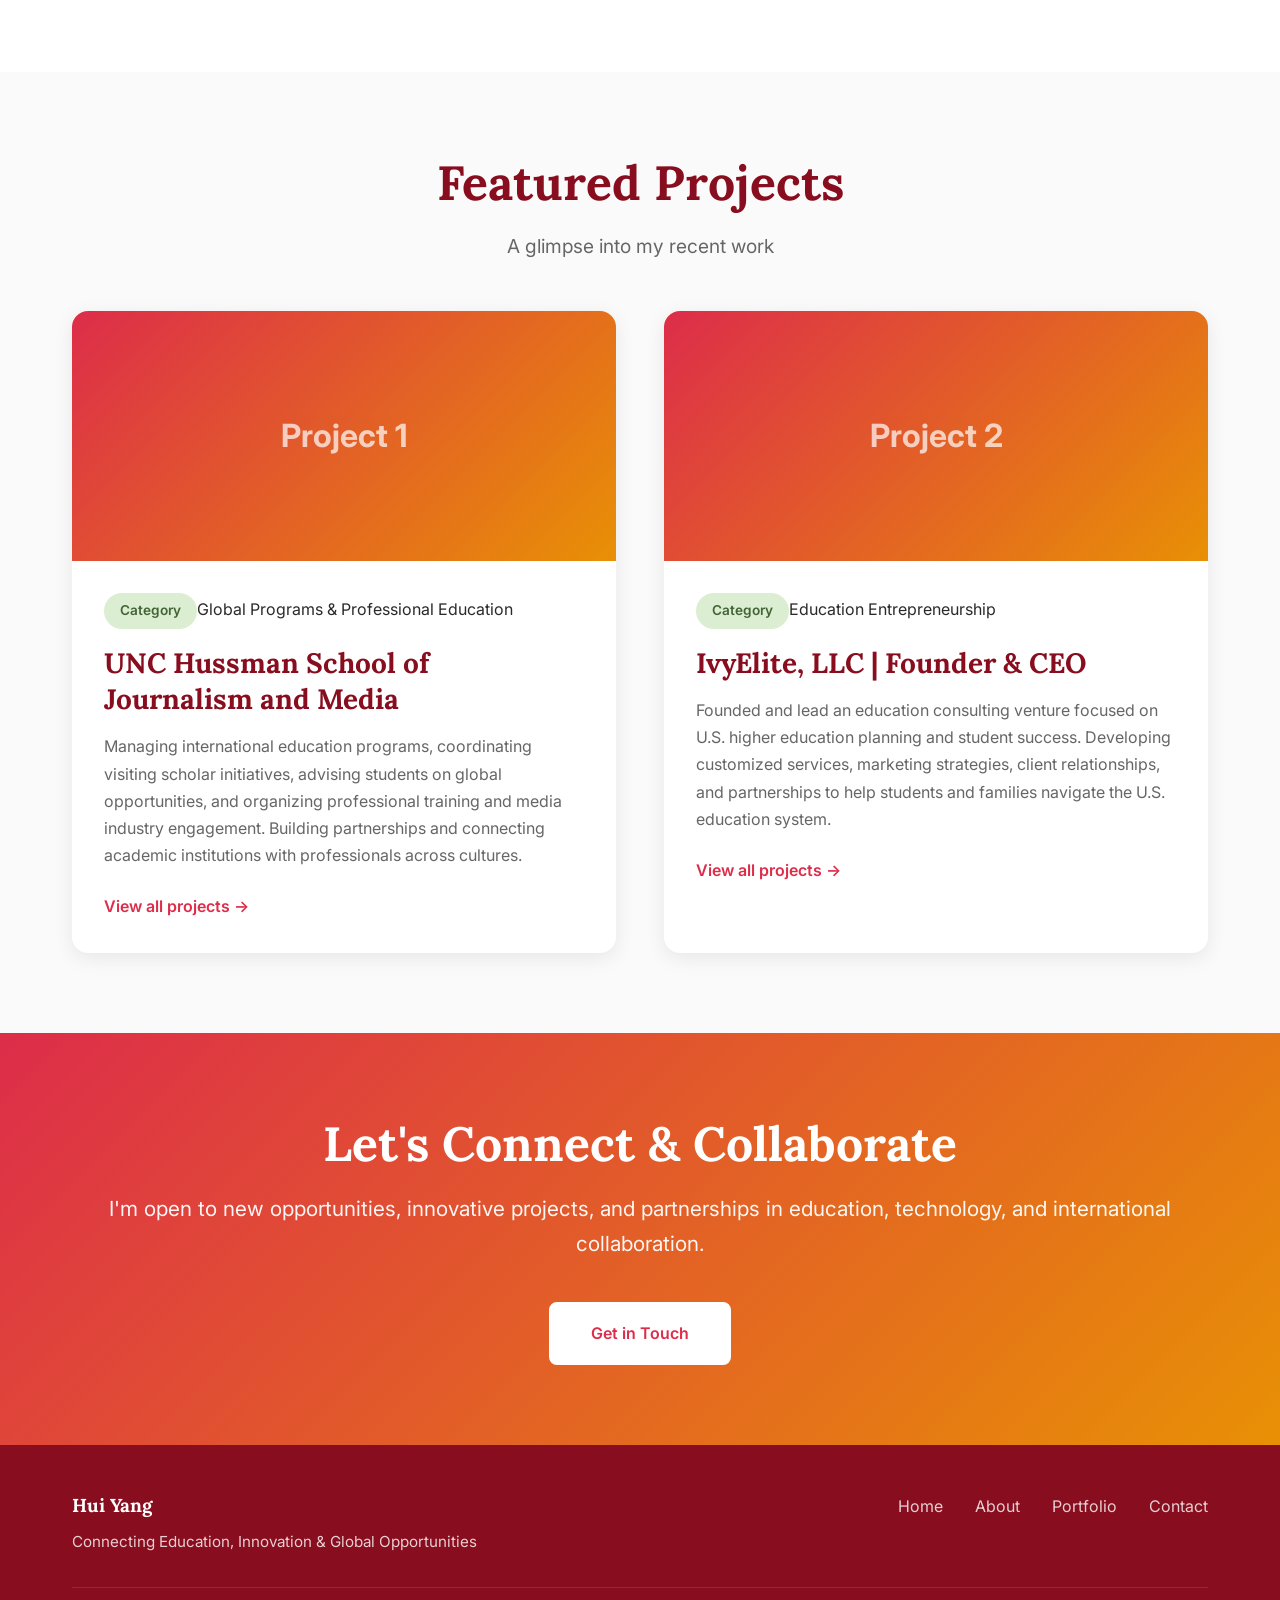
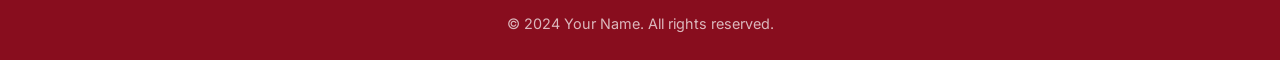
==== commit e1c2a224: "Update index.html" ====
--- a/index.html
+++ b/index.html
@@ -58,17 +58,20 @@
                 <div class="highlight-card card-2">
                     <div class="card-icon">💡</div>
                     <h3>International Education & Partnerships</h3>
-                    <p>Building cross-cultural connections through international academic partnerships, study abroad programs, visiting scholar support, and professional training.</p>
+                    <p>Building cross-cultural connections through international academic partnerships, 
+                        study abroad programs, visiting scholar support, and professional training.</p>
                 </div>
                 <div class="highlight-card card-3">
                     <div class="card-icon">📊</div>
                     <h3>Teaching, Research & Educational Innovation</h3>
-                    <p>Designing curricula, teaching university courses, conducting academic research, and exploring innovative approaches to teaching and learning.</p>
+                    <p>Designing curricula, teaching university courses, conducting academic research, 
+                        and exploring innovative approaches to teaching and learning.</p>
                 </div>
                 <div class="highlight-card card-4">
                     <div class="card-icon">🤝</div>
                     <h3>Entrepreneurship & Service Development</h3>
-                    <p>Developing education-focused services, identifying client needs, building partnerships, and creating practical solutions that help students and families navigate higher education.</p>
+                    <p>Developing education-focused services, identifying client needs, building partnerships, 
+                        and creating practical solutions that help students and families navigate higher education.</p>
                 </div>
             </div>
         </div>
@@ -86,9 +89,15 @@
                         <div class="preview-placeholder">Project 1</div>
                     </div>
                     <div class="project-preview-content">
-                        <span class="project-category">Category</span>
-                        <h3>Project Title One</h3>
-                        <p>Brief description of what this project accomplished and its impact.</p>
+                        <span class="project-category">Category</span>Global Programs & Professional Education
+                        <h3> UNC Hussman School of Journalism and Media</h3>
+                        <p>Managing international education programs,
+        coordinating visiting scholar initiatives,
+        advising students on global opportunities,
+        and organizing professional training and
+        media industry engagement. Building
+        partnerships and connecting academic
+        institutions with professionals across cultures.</p>
                         <a href="portfolio.html" class="link-arrow">View all projects →</a>
                     </div>
                 </article>
@@ -98,9 +107,15 @@
                         <div class="preview-placeholder">Project 2</div>
                     </div>
                     <div class="project-preview-content">
-                        <span class="project-category">Category</span>
-                        <h3>Project Title Two</h3>
-                        <p>Brief description of what this project accomplished and its impact.</p>
+                        <span class="project-category">Category</span>Education Entrepreneurship
+                        <h3>IvyElite, LLC | Founder & CEO</h3>
+                        <p>Founded and lead an education consulting
+        venture focused on U.S. higher education
+        planning and student success. Developing
+        customized services, marketing strategies,
+        client relationships, and partnerships to help
+        students and families navigate the U.S.
+        education system.</p>
                         <a href="portfolio.html" class="link-arrow">View all projects →</a>
                     </div>
                 </article>
@@ -112,8 +127,10 @@
     <section class="cta-section">
         <div class="container">
             <div class="cta-content">
-                <h2>Let's Work Together</h2>
-                <p>I'm always interested in new opportunities and collaborations</p>
+                <h2>Let's Connect & Collaborate</h2>
+                <p>I'm open to new opportunities, innovative projects,
+        and partnerships in education, technology,
+        and international collaboration.</p>
                 <a href="contact.html" class="btn btn-light">Get in Touch</a>
             </div>
         </div>
@@ -125,7 +142,7 @@
             <div class="footer-content">
                 <div class="footer-left">
                     <h3>Hui Yang</h3>
-                    <p>Building the future, one project at a time.</p>
+                    <p>Connecting Education, Innovation & Global Opportunities</p>
                 </div>
                 <div class="footer-links">
                     <a href="index.html">Home</a>
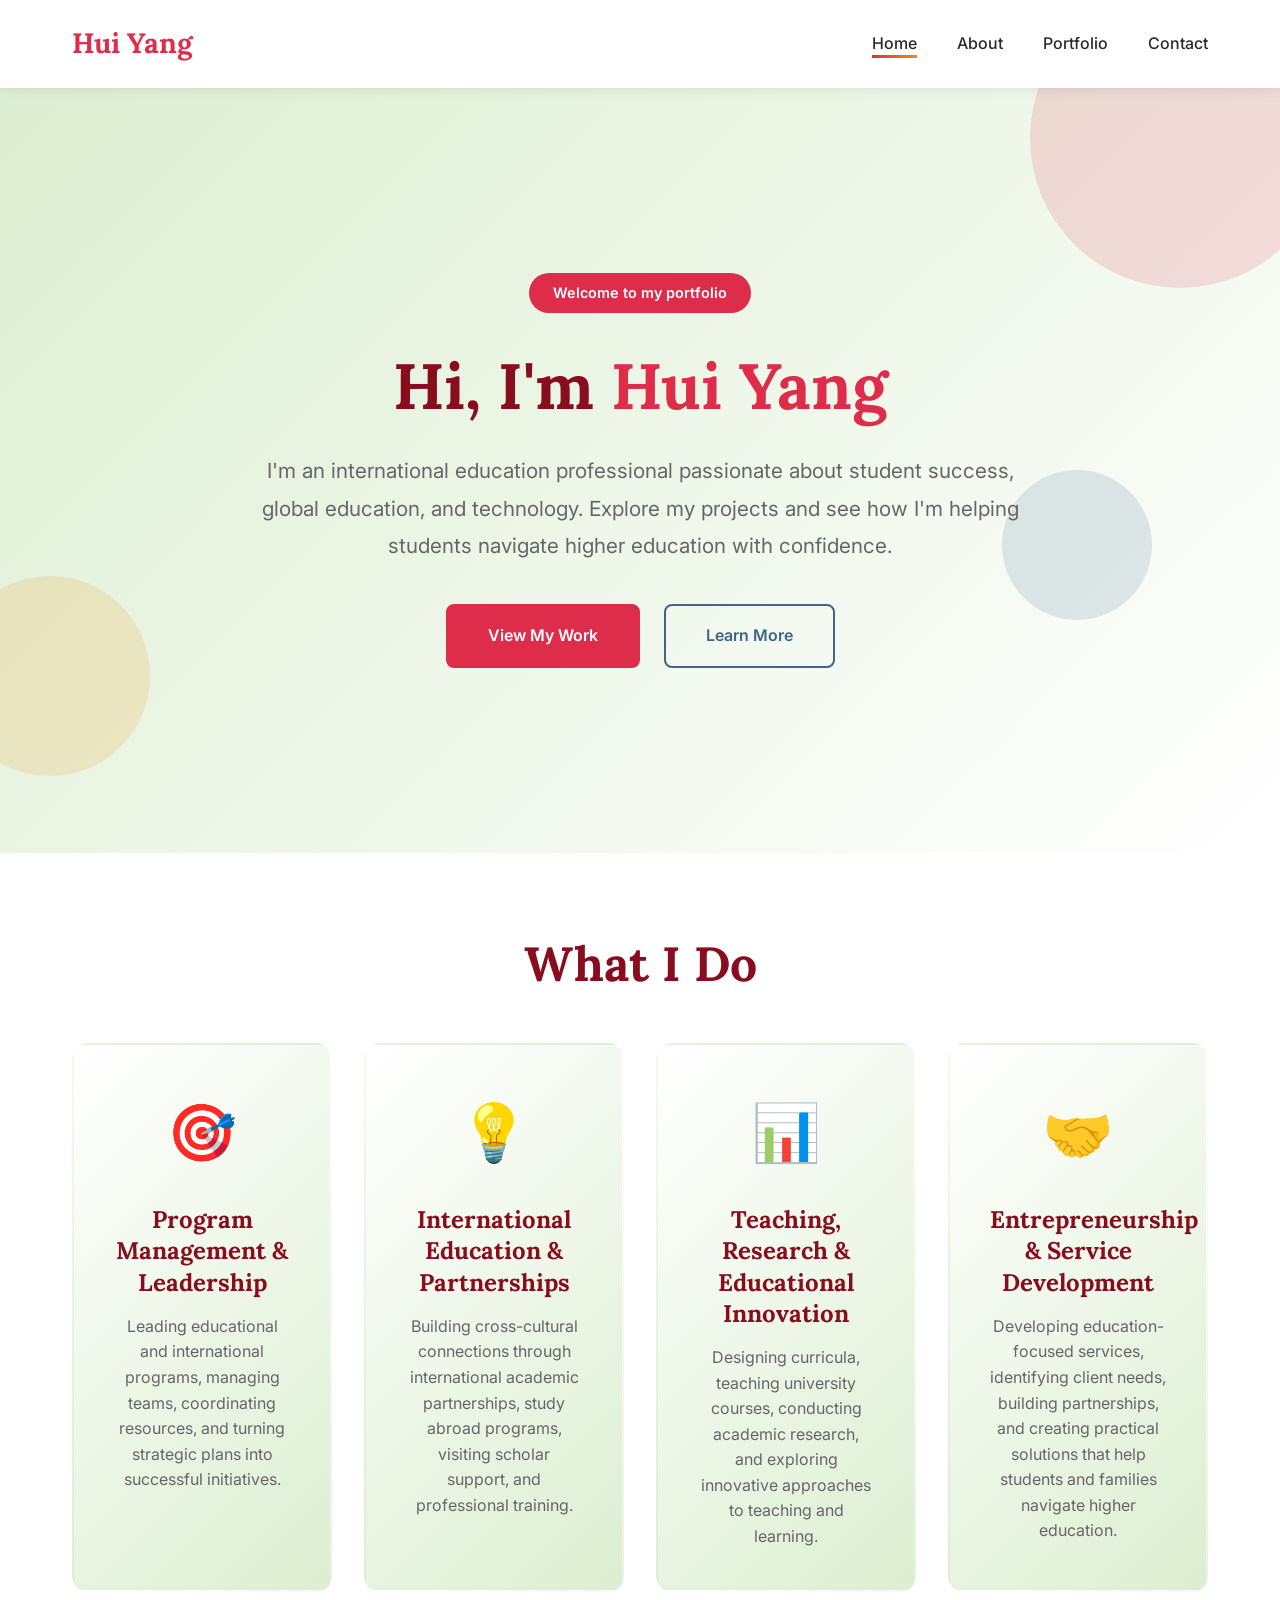
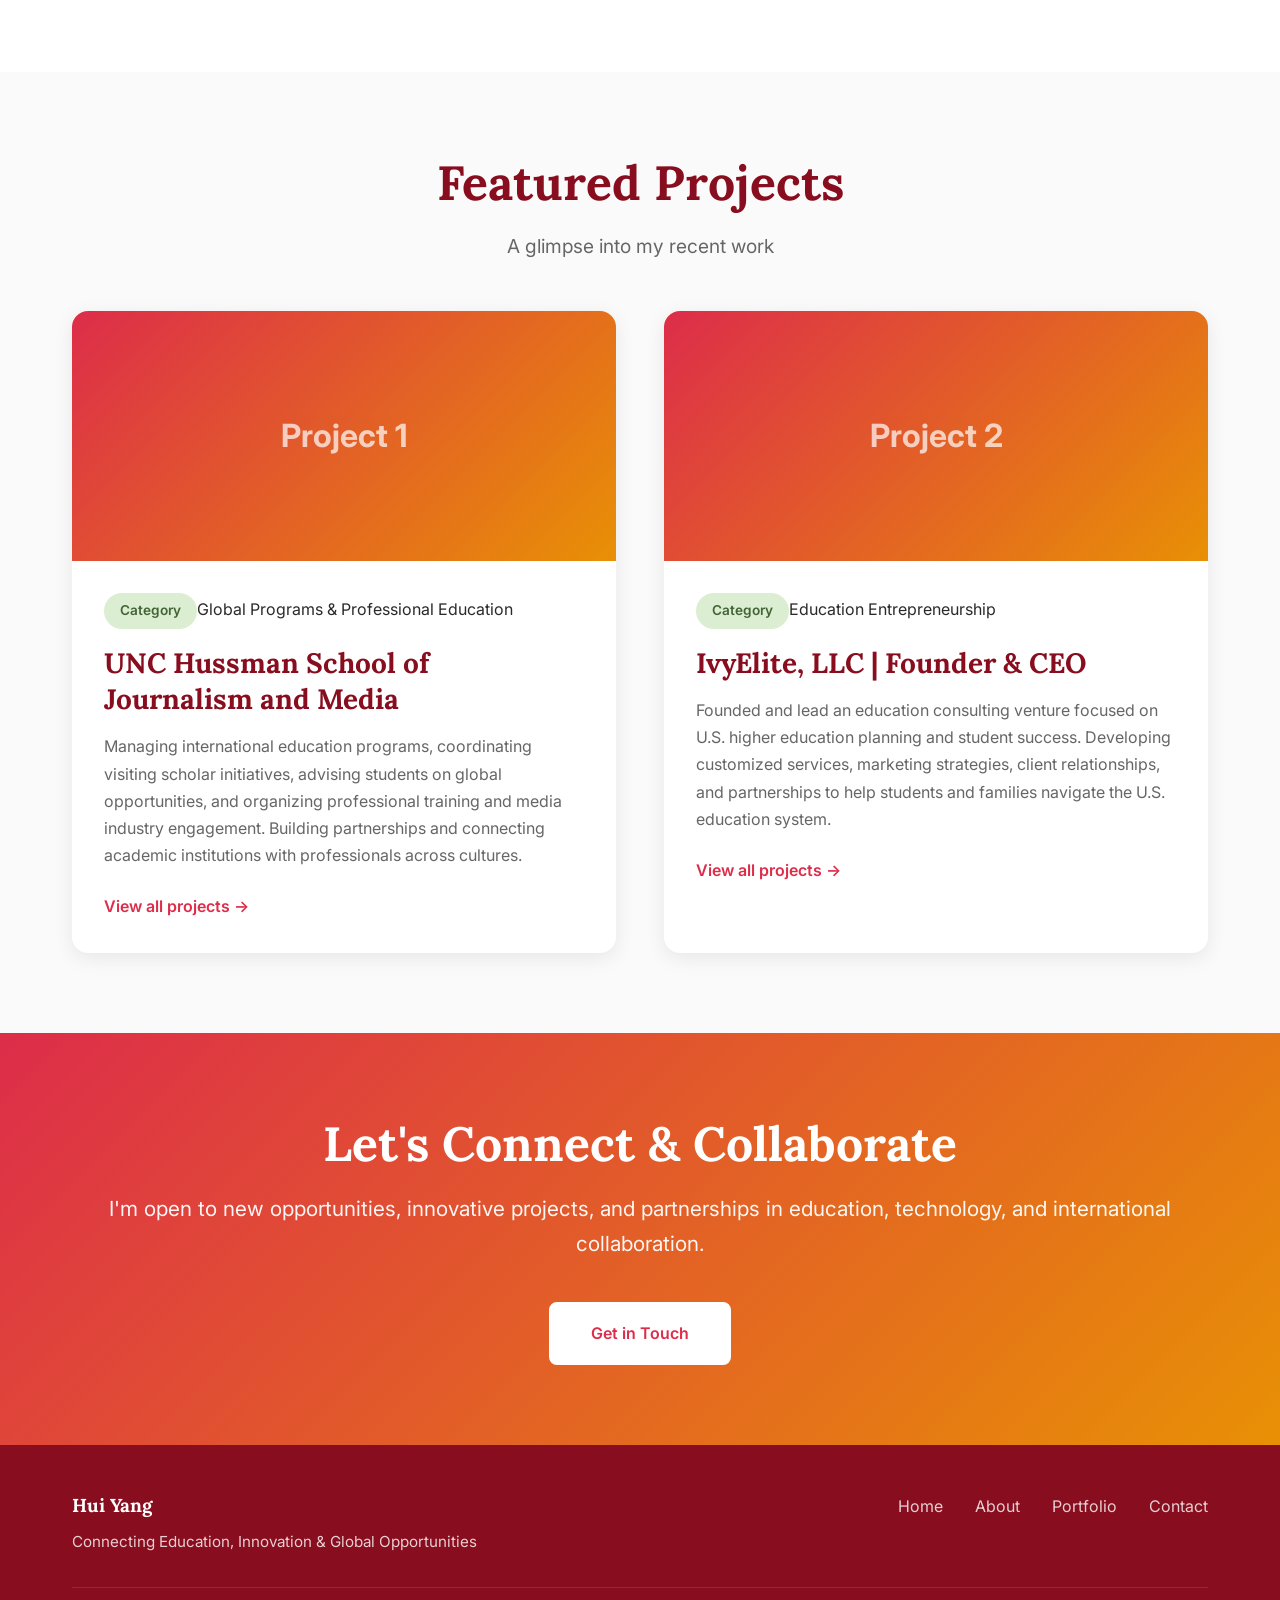
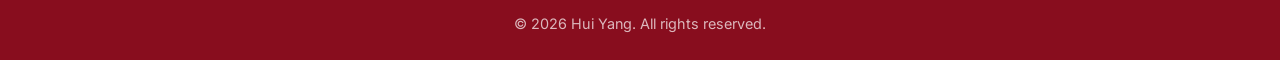
==== commit 9b7473cc: "Update index.html" ====
--- a/index.html
+++ b/index.html
@@ -152,7 +152,7 @@
                 </div>
             </div>
             <div class="footer-bottom">
-                <p>&copy; 2024 Your Name. All rights reserved.</p>
+                <p>&copy; 2026 Hui Yang. All rights reserved.</p>
             </div>
         </div>
     </footer>
--- a/styles.css
+++ b/styles.css
@@ -1428,3 +1428,15 @@
         padding: 0 1.5rem;
     }
 }
+.project-image .project-photo {
+    width: 100%;
+    height: 100%;
+    object-fit: cover;
+    display: block;
+}
+.portfolio-image .project-photo {
+    width: 100%;
+    height: 100%;
+    object-fit: cover;
+    display: block;
+}
